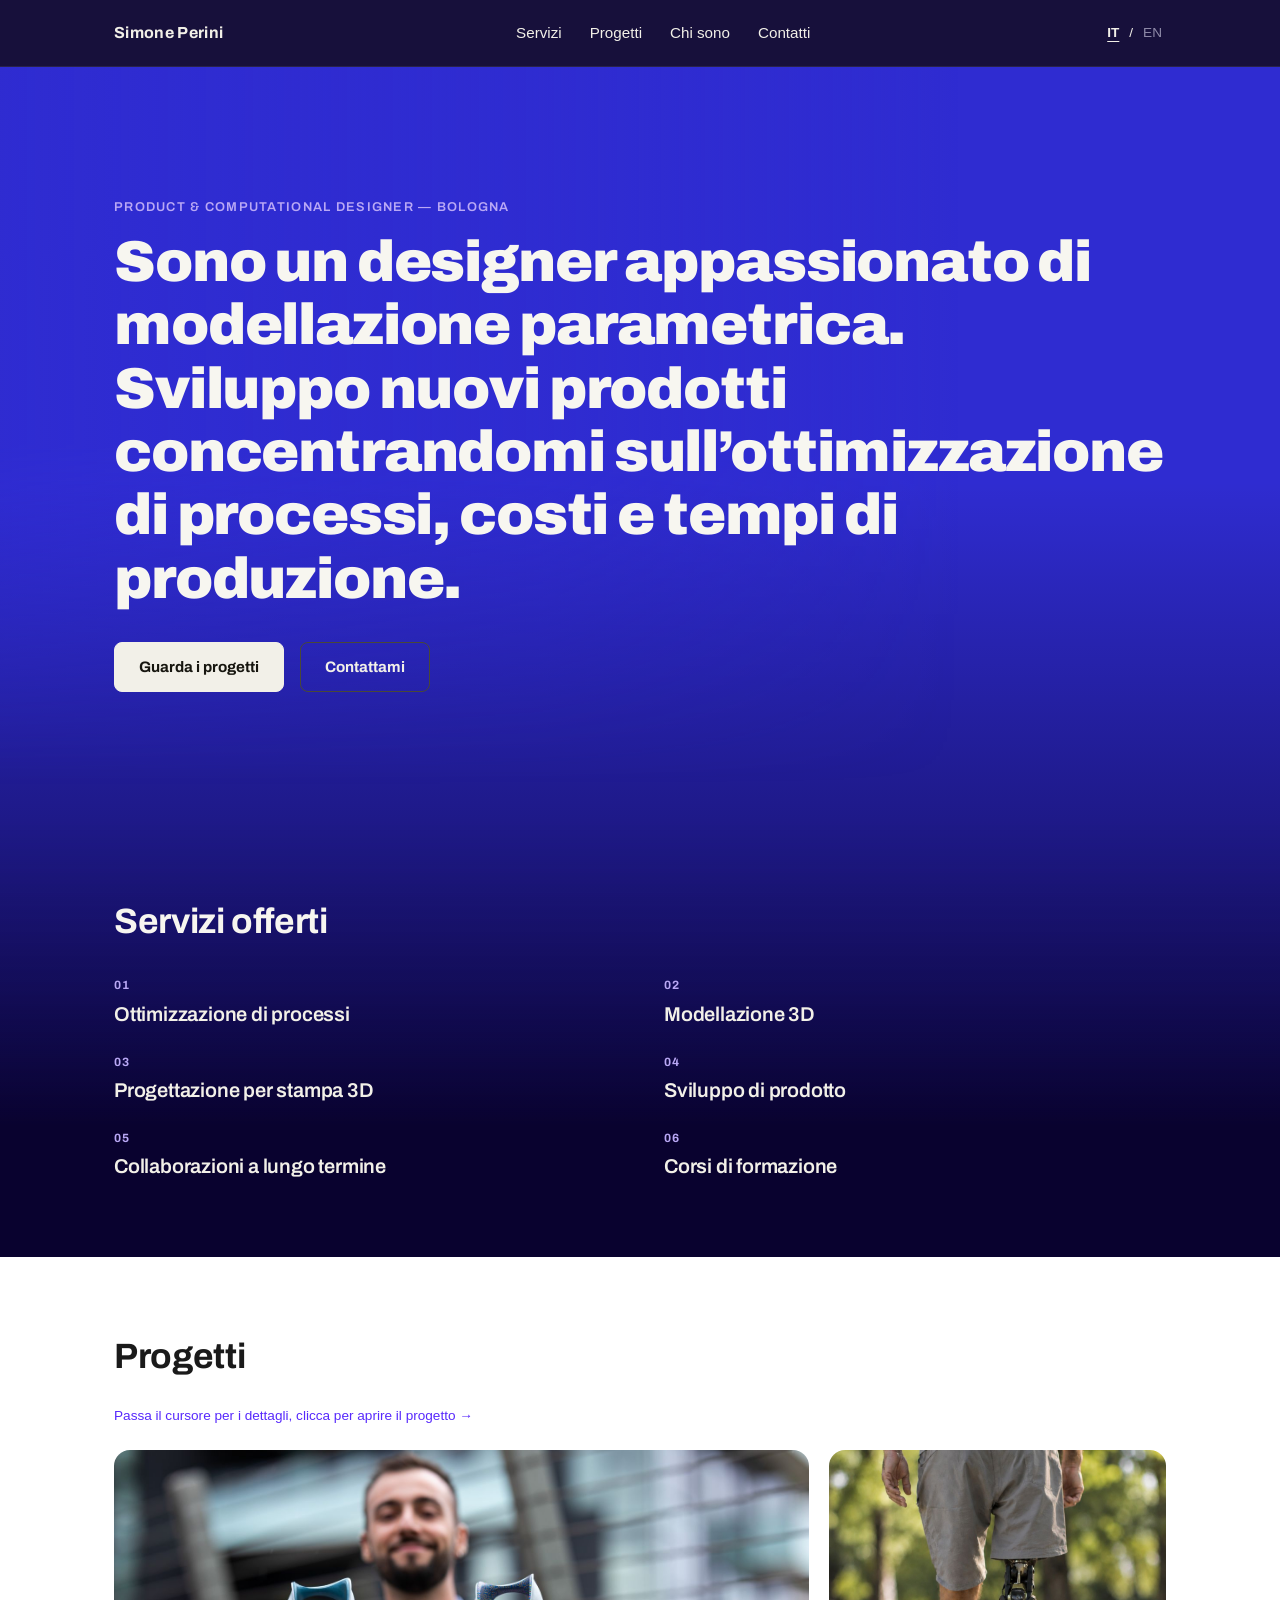
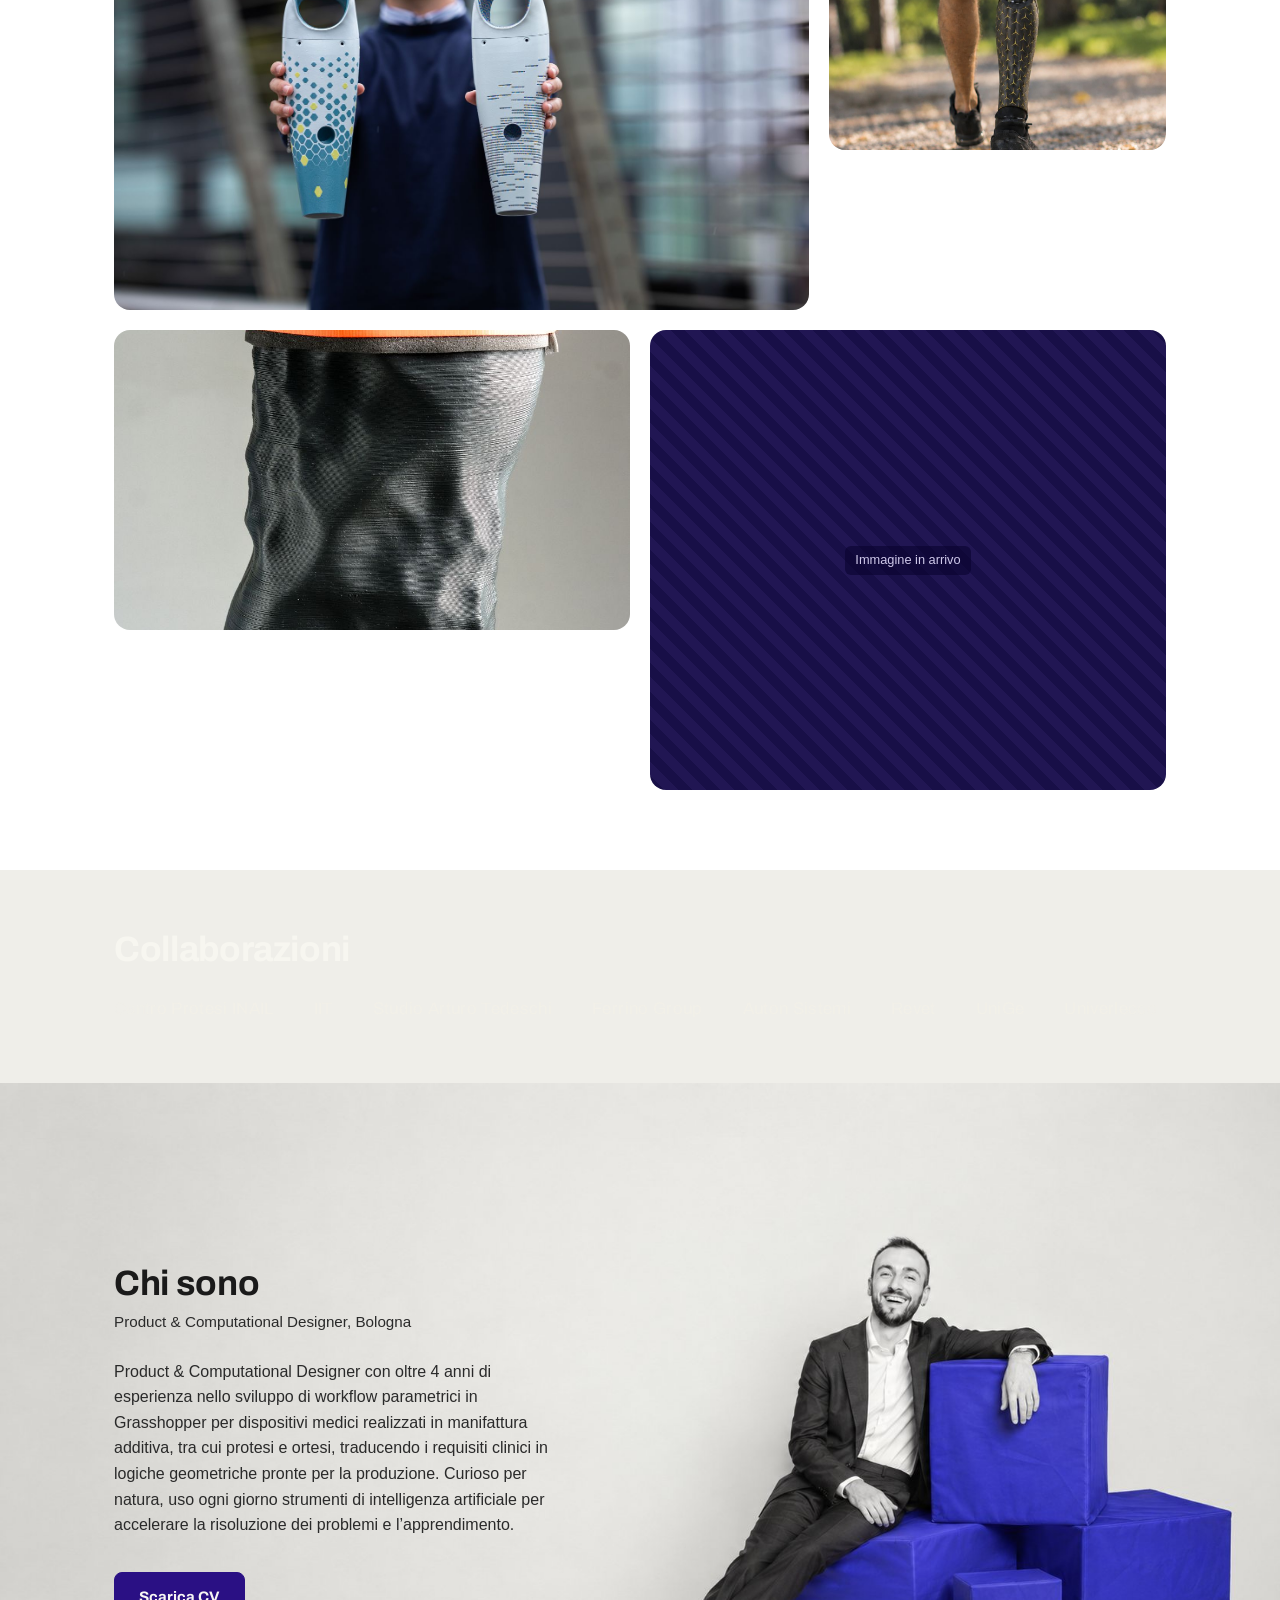
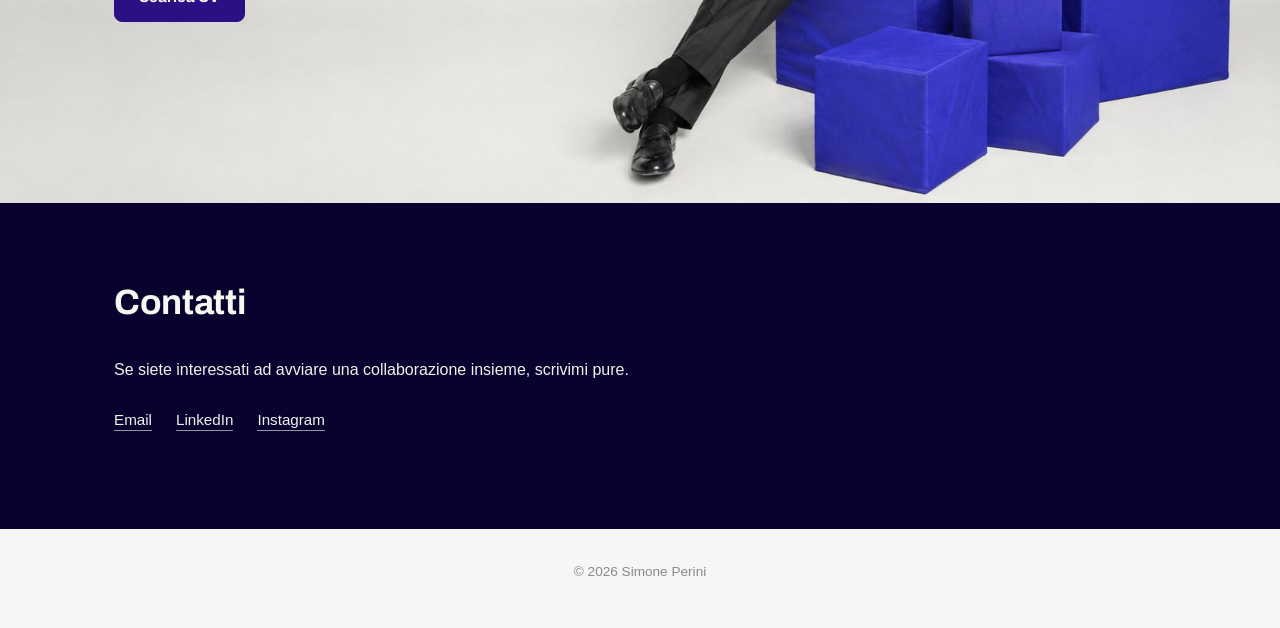
==== index.html @ e3a89f0b "Update index.html" ====
<!DOCTYPE html>
<html lang="it">
<head>
<meta charset="UTF-8">
<meta name="viewport" content="width=device-width, initial-scale=1.0">
<title>Simone Perini — Product & Computational Designer</title>
<link rel="preconnect" href="https://fonts.googleapis.com">
<link rel="preconnect" href="https://fonts.gstatic.com" crossorigin>
<link href="https://fonts.googleapis.com/css2?family=Archivo:wght@400;600;700;900&display=swap" rel="stylesheet">
<link rel="stylesheet" href="style.css">
<link rel="stylesheet" href="hero-water.css">
</head>
<body>

<header class="site-header">
  <div class="header-inner">
    <a href="#hero" class="logo">Simone Perini</a>
    <nav class="main-nav">
      <a href="#servizi"><span class="it">Servizi</span><span class="en" hidden>Services</span></a>
      <a href="#progetti"><span class="it">Progetti</span><span class="en" hidden>Projects</span></a>
      <a href="#chi-sono"><span class="it">Chi sono</span><span class="en" hidden>About</span></a>
      <a href="#contatti"><span class="it">Contatti</span><span class="en" hidden>Contact</span></a>
    </nav>
    <div class="lang-switch">
      <button id="lang-it" class="lang-btn active" type="button">IT</button>
      <span aria-hidden="true">/</span>
      <button id="lang-en" class="lang-btn" type="button">EN</button>
    </div>
  </div>
</header>

<main>

  <!-- HERO -->
  <section id="hero" class="section hero">
    <div class="lang-block it">
      <p class="eyebrow">Product &amp; Computational Designer — Bologna</p>
      <h1>Sono un designer appassionato di modellazione parametrica. Sviluppo nuovi prodotti concentrandomi sull’ottimizzazione di processi, costi e tempi di produzione.</h1>
      <div class="hero-cta">
        <a href="#progetti" class="btn btn-primary">Guarda i progetti</a>
        <a href="#contatti" class="btn btn-secondary">Contattami</a>
      </div>
    </div>
    <div class="lang-block en" hidden>
      <p class="eyebrow">Product &amp; Computational Designer — Bologna, Italy</p>
      <h1>I’m a designer passionate about parametric modeling. I develop new products with a focus on optimizing processes, costs and production times.</h1>
      <div class="hero-cta">
        <a href="#progetti" class="btn btn-primary">See the projects</a>
        <a href="#contatti" class="btn btn-secondary">Get in touch</a>
      </div>
    </div>
  </section>

  <!-- SERVIZI -->
  <section id="servizi" class="section servizi">
    <div class="lang-block it">
      <h2>Servizi offerti</h2>
      <div class="servizi-grid">
        <article class="servizio">
          <h3>Ottimizzazione di processi</h3>
        </article>
        <article class="servizio">
          <h3>Modellazione 3D</h3>
        </article>
        <article class="servizio">
          <h3>Progettazione per stampa 3D</h3>
        </article>
        <article class="servizio">
          <h3>Sviluppo di prodotto</h3>
        </article>
        <article class="servizio">
          <h3>Collaborazioni a lungo termine</h3>
        </article>
        <article class="servizio">
          <h3>Corsi di formazione</h3>
        </article>
      </div>
    </div>
    <div class="lang-block en" hidden>
      <h2>Services</h2>
      <div class="servizi-grid">
        <article class="servizio">
          <h3>Process optimization</h3>
        </article>
        <article class="servizio">
          <h3>3D modeling</h3>
        </article>
        <article class="servizio">
          <h3>Design for 3D printing</h3>
        </article>
        <article class="servizio">
          <h3>Product development</h3>
        </article>
        <article class="servizio">
          <h3>Long-term collaborations</h3>
        </article>
        <article class="servizio">
          <h3>Training courses</h3>
        </article>
      </div>
    </div>
  </section>

  <!-- PROGETTI -->
  <section id="progetti" class="section progetti">
    <div class="lang-block it">
      <h2>Progetti</h2>
      <p class="scroll-hint">Passa il cursore per i dettagli, clicca per aprire il progetto →</p>

      <div class="progetti-grid">
        <a class="project-tile" href="progetti/d-pulp.html">
          <img src="images/d-pulp-1.jpg" alt="Simone Perini mostra le due cover protesiche D-Pulp stampate in 3D" loading="lazy">
          <span class="project-caption">
            <span class="project-caption-title">D-Pulp</span>
            <span class="project-caption-sub">Da 20-25 ore a un processo che ne dimezza il tempo</span>
          </span>
        </a>

        <a class="project-tile" href="progetti/discover.html">
          <img src="images/discover-1.jpg" alt="Persona che cammina all'aperto con protesi transfemorale e cover DisCover" loading="lazy">
          <span class="project-caption">
            <span class="project-caption-title">DisCover</span>
            <span class="project-caption-sub">Da 2-3 giorni a 2-3 ore per pezzo</span>
          </span>
        </a>

        <a class="project-tile" href="progetti/metamorfosi.html">
          <img src="images/metamorfosi-1.jpg" alt="Cover 3D-printata in plastica riciclata dagli oceani, progetto Metamorfosi" loading="lazy">
          <span class="project-caption">
            <span class="project-caption-title">Metamorfosi</span>
            <span class="project-caption-sub">Plastica riciclata dagli oceani, stampata in 3D</span>
          </span>
        </a>

        <a class="project-tile" href="progetti/dali.html">
          <span class="tile-placeholder"><span>Immagine in arrivo</span></span>
          <span class="project-caption">
            <span class="project-caption-title">Dalí</span>
            <span class="project-caption-sub">In uso da oltre 2 anni, non un prototipo</span>
          </span>
        </a>
      </div>
    </div>

    <div class="lang-block en" hidden>
      <h2>Projects</h2>
      <p class="scroll-hint">Hover for details, click to open the project →</p>

      <div class="progetti-grid">
        <a class="project-tile" href="progetti/d-pulp.html">
          <img src="images/d-pulp-1.jpg" alt="Simone Perini holding the two 3D-printed D-Pulp prosthetic covers" loading="lazy">
          <span class="project-caption">
            <span class="project-caption-title">D-Pulp</span>
            <span class="project-caption-sub">From 20-25 hours to a process that halves it</span>
          </span>
        </a>

        <a class="project-tile" href="progetti/discover.html">
          <img src="images/discover-1.jpg" alt="Person walking outdoors with a transfemoral prosthesis and DisCover cover" loading="lazy">
          <span class="project-caption">
            <span class="project-caption-title">DisCover</span>
            <span class="project-caption-sub">From 2-3 days to 2-3 hours per part</span>
          </span>
        </a>

        <a class="project-tile" href="progetti/metamorfosi.html">
          <img src="images/metamorfosi-1.jpg" alt="3D-printed cover in ocean-recycled plastic, Metamorfosi project" loading="lazy">
          <span class="project-caption">
            <span class="project-caption-title">Metamorfosi</span>
            <span class="project-caption-sub">Ocean-recycled plastic, 3D printed</span>
          </span>
        </a>

        <a class="project-tile" href="progetti/dali.html">
          <span class="tile-placeholder"><span>Image coming soon</span></span>
          <span class="project-caption">
            <span class="project-caption-title">Dalí</span>
            <span class="project-caption-sub">In use for over 2 years, not a prototype</span>
          </span>
        </a>
      </div>
    </div>
  </section>

  <!-- AZIENDE E COLLABORAZIONI -->
  <section id="aziende" class="section brands">
    <div class="brands-inner">
      <div class="lang-block it">
        <h2>Collaborazioni</h2>
      </div>
      <div class="lang-block en" hidden>
        <h2>Collaborations</h2>
      </div>
      <div class="brands-marquee">
        <div class="brands-track">
          <span class="brand-name">Centro Protesi INAIL</span>
          <span class="brand-name">IIT</span>
          <span class="brand-name">Studio Arturo Tedeschi</span>
          <span class="brand-name">Ferrino Group</span>
          <span class="brand-name">Auton Sistemi</span>
          <span class="brand-name">Revet</span>
          <span class="brand-name">UniGe</span>
          <span class="brand-name">Univerlecco</span>
          <span class="brand-name" aria-hidden="true">Centro Protesi INAIL</span>
          <span class="brand-name" aria-hidden="true">IIT</span>
          <span class="brand-name" aria-hidden="true">Studio Arturo Tedeschi</span>
          <span class="brand-name" aria-hidden="true">Ferrino Group</span>
          <span class="brand-name" aria-hidden="true">Auton Sistemi</span>
          <span class="brand-name" aria-hidden="true">Revet</span>
          <span class="brand-name" aria-hidden="true">UniGe</span>
          <span class="brand-name" aria-hidden="true">Univerlecco</span>
        </div>
      </div>
    </div>
  </section>
  
  <!-- CHI SONO -->
  <section id="chi-sono" class="section chi-sono">
    <div class="chi-sono-inner">
      <div class="lang-block it">
        <h2>Chi sono</h2>
        <p class="chi-sono-sub">Product &amp; Computational Designer, Bologna</p>
        <p>Product &amp; Computational Designer con oltre 4 anni di esperienza nello sviluppo di workflow parametrici in Grasshopper per dispositivi medici realizzati in manifattura additiva, tra cui protesi e ortesi, traducendo i requisiti clinici in logiche geometriche pronte per la produzione. Curioso per natura, uso ogni giorno strumenti di intelligenza artificiale per accelerare la risoluzione dei problemi e l’apprendimento.</p>
        <a class="btn btn-primary btn-cv" href="cv/CV_Simone_Perini.pdf" download>Scarica CV</a>
      </div>
      <div class="lang-block en" hidden>
        <h2>About</h2>
        <p class="chi-sono-sub">Product &amp; Computational Designer, Bologna</p>
        <p>Product &amp; Computational Designer with 4+ years developing parametric Grasshopper workflows for additively manufactured medical devices, including prosthetics and orthotics, translating clinical requirements into production-ready geometric logic. Naturally curious, I use AI tools daily to accelerate problem-solving and learning.</p>
        <a class="btn btn-primary btn-cv" href="cv/CV_Simone_Perini.pdf" download>Download CV</a>
      </div>
    </div>
  </section>

  <!-- CONTATTI -->
  <section id="contatti" class="section contatti">
    <div class="lang-block it">
      <h2>Contatti</h2>
      <p>Se siete interessati ad avviare una collaborazione insieme, scrivimi pure.</p>
    </div>
    <div class="lang-block en" hidden>
      <h2>Contact</h2>
      <p>If you’re interested in starting a collaboration together, feel free to write to me.</p>
    </div>
    <ul class="contact-links">
      <li><a href="mailto:simoneperini1996@gmail.com">Email</a></li>
      <li><a href="https://linkedin.com/in/simone-perini-design" target="_blank" rel="noopener">LinkedIn</a></li>
      <li><a href="https://instagram.com/simoneperini.design" target="_blank" rel="noopener">Instagram</a></li>
    </ul>
  </section>

</main>

<footer class="site-footer">
  <p>&copy; 2026 Simone Perini</p>
</footer>

<script src="script.js"></script>
<script src="hero-water.js" defer></script>
</body>
</html>
---- style.css ----
/* ===== Colori del brand =====
   Presi dalla grafica generativa usata nel CV/portfolio ("01 - Upscale").
   Cambiando questi valori cambia il colore ovunque nel sito. */
:root {
  --accent: #5729fc;       /* viola/indaco acceso — bottoni, numeri, link */
  --accent-deep: #2a1084;  /* viola scuro — sfumature, hover */
  --ink-deep: #09022f;     /* quasi nero-viola — sfondo Collaborazioni e Progetti */
  --hero-bg: #2f2cd1;      /* blu — sfondo dell'hero */
  --content-width: 1100px; /* larghezza massima dei CONTENUTI (testi, griglie).
                              Gli SFONDI sono sempre a tutto schermo.
                              Per un layout più largo cambia solo questo valore. */
}

/* ===== Reset & base ===== */
* {
  box-sizing: border-box;
}

html {
  scroll-behavior: smooth;
  scroll-padding-top: 80px; /* altezza header sticky, evita che copra il titolo della sezione */
}

body {
  margin: 0;
  font-family: -apple-system, BlinkMacSystemFont, "Segoe UI", Roboto, Helvetica, Arial, sans-serif;
  color: #1a1a1a;
  background: #f7f6f4;
  line-height: 1.6;
}

h1, h2, h3 {
  font-family: "Archivo", -apple-system, BlinkMacSystemFont, "Segoe UI", Roboto, Helvetica, Arial, sans-serif;
  line-height: 1.1;
  font-weight: 700;
  letter-spacing: -0.01em;
  margin: 0 0 0.5em 0;
}

h1 { font-size: clamp(2.1rem, 5vw, 3.6rem); font-weight: 900; letter-spacing: -0.02em; }
h2 { font-size: clamp(1.5rem, 3vw, 2.2rem); margin-bottom: 1em; }
h3 { font-size: 1.25rem; }

p { margin: 0 0 1em 0; }

a {
  color: inherit;
}

ul {
  padding-left: 0;
  list-style: none;
}

/* ===== Header ===== */
.site-header {
  position: sticky;
  top: 0;
  z-index: 100;
  background: rgba(9, 2, 47, 0.94);   /* = --ink-deep, quasi opaco */
  backdrop-filter: blur(6px);
  border-bottom: 1px solid rgba(255, 255, 255, 0.08);
  color: #f2f0e8;
}

.header-inner {
  max-width: var(--content-width);
  margin: 0 auto;
  padding: 18px 24px;
  display: flex;
  align-items: center;
  justify-content: space-between;
  gap: 24px;
}

.logo {
  font-family: "Archivo", -apple-system, BlinkMacSystemFont, "Segoe UI", Roboto, Helvetica, Arial, sans-serif;
  font-weight: 700;
  text-decoration: none;
  font-size: 1rem;
  letter-spacing: 0.02em;
}

.main-nav {
  display: flex;
  gap: 28px;
  flex: 1;
  justify-content: center;
}

.main-nav a {
  text-decoration: none;
  font-size: 0.95rem;
  color: #f2f0e8;
  white-space: nowrap;     /* "Chi sono" non va mai a capo */
}

.main-nav a:hover {
  text-decoration: underline;
  text-underline-offset: 4px;
}

.lang-switch {
  display: flex;
  align-items: center;
  gap: 6px;
  font-size: 0.85rem;
}

.lang-btn {
  background: none;
  border: none;
  cursor: pointer;
  font: inherit;
  color: #8f8aa8;
  padding: 4px;
}

.lang-btn.active {
  color: #f2f0e8;
  font-weight: 600;
  text-decoration: underline;
  text-underline-offset: 4px;
}

/* ===== Layout sections =====
   La sezione è larga quanto lo schermo (così lo sfondo arriva ai bordi),
   mentre il padding laterale calcolato tiene il contenuto centrato e
   largo al massimo --content-width. Sotto quella larghezza il padding
   resta comunque di almeno 24px. */
.section {
  max-width: none;
  margin: 0 auto;
  padding: 80px max(24px, calc((100% - var(--content-width)) / 2 + 24px));
}

.section:nth-of-type(even) {
  background: #efeee9;
}

/* La striscia "Aziende" si inserisce tra Servizi e Progetti: senza questa
   riga, l'alternanza chiaro/scuro calcolata da :nth-of-type sopra
   si sfaserebbe su tutte le sezioni successive. Fissiamo lo sfondo
   originale per indirizzo (id), più specifico e stabile. */
/* Chi sono: la foto è lo sfondo della sezione (vedi "Chi sono" più in basso) */
#chi-sono {
  background-color: #e3e2de;
}

/* Contatti: blu notte, come nel PDF */
#contatti {
  background: var(--ink-deep);
  color: #f2f0e8;
}

/* ===== Hero =====
   L'hero centra il contenuto con il suo .lang-block interno, quindi
   qui azzeriamo il padding laterale calcolato di .section.
   La texture sotto è solo la versione "di riserva": quando parte
   hero-water.js viene sostituita dall'animazione. */
.hero {
  padding-top: 130px;
  padding-bottom: 130px;
  padding-left: 0;
  padding-right: 0;
  max-width: none;
  background-color: var(--hero-bg);
  background-image: linear-gradient(180deg, rgba(47, 44, 209, 0.6), rgba(47, 44, 209, 0.82)), url("images/hero-texture.jpg");
  background-size: cover;
  background-position: center;
  color: #f2f0e8;
}

/* Nella parte bassa dell'hero il blu inizia a scurirsi: la sfumatura
   prosegue nella sezione Servizi, così le due sezioni si fondono. */
.hero {
  position: relative;
}

.hero::before {
  content: "";
  position: absolute;
  left: 0;
  right: 0;
  bottom: 0;
  height: 45%;
  z-index: 0;              /* sotto i puntini dell'animazione e sotto i testi */
  pointer-events: none;
  background: linear-gradient(180deg, rgba(9, 2, 47, 0) 0%, rgba(9, 2, 47, 0.45) 100%);
}

.hero > .lang-block {
  max-width: var(--content-width);
  margin: 0 auto;
  padding: 0 24px;
}

.hero h1 {
  color: #f7f6f0;
}

.eyebrow {
  font-family: "Archivo", -apple-system, BlinkMacSystemFont, "Segoe UI", Roboto, Helvetica, Arial, sans-serif;
  text-transform: uppercase;
  letter-spacing: 0.1em;
  font-size: 0.8rem;
  font-weight: 600;
  color: #6b6b6b;
  margin-bottom: 1em;
}

.hero .eyebrow {
  color: #b9a8f5;
}

.lead {
  max-width: 640px;
  font-size: 1.1rem;
  color: #3a3a3a;
}

.hero .lead {
  color: #cbc7ba;
}

.hero-cta {
  display: flex;
  gap: 16px;
  margin-top: 2em;
  flex-wrap: wrap;
}

.hero .btn-primary {
  background: #f2f0e8;
  color: #17160f;
  border-color: #f2f0e8;
}

.hero .btn-primary:hover {
  background: #d8d4c4;
  border-color: #d8d4c4;
}

.hero .btn-secondary {
  background: transparent;
  color: #f2f0e8;
  border-color: #4a4838;
}

.hero .btn-secondary:hover {
  background: #f2f0e8;
  color: #17160f;
  border-color: #f2f0e8;
}

.btn {
  font-family: "Archivo", -apple-system, BlinkMacSystemFont, "Segoe UI", Roboto, Helvetica, Arial, sans-serif;
  display: inline-block;
  padding: 12px 24px;
  text-decoration: none;
  border-radius: 8px;
  font-size: 0.95rem;
  font-weight: 700;
  border: 1px solid #1a1a1a;
}

.btn-primary {
  background: var(--accent-deep);
  color: #f7f6f4;
  border-color: var(--accent-deep);
}

.btn-primary:hover {
  background: var(--accent);
  border-color: var(--accent);
}

.btn-secondary {
  background: transparent;
  color: #1a1a1a;
}

.btn-secondary:hover {
  background: #1a1a1a;
  color: #f7f6f4;
}

/* ===== Servizi =====
   Sfondo: il blu dell'hero (--hero-bg) con sopra un velo che parte dal
   45% di scuro (dove finisce la sfumatura dell'hero) e arriva al
   --ink-deep pieno. Il passaggio tra le due sezioni è invisibile. */
#servizi {
  background:
    linear-gradient(180deg, rgba(9, 2, 47, 0.45) 0%, rgba(9, 2, 47, 1) 70%),
    var(--hero-bg);
  color: #f2f0e8;
}

#servizi h2 {
  color: #f7f6f0;
}

.servizi-grid {
  display: grid;
  grid-template-columns: repeat(2, minmax(0, 1fr));   /* 2 colonne, come nel PDF */
  gap: 28px 48px;
  margin-top: 1.5em;
  counter-reset: servizio;
}

@media (max-width: 720px) {
  .servizi-grid {
    grid-template-columns: 1fr;
  }
}

.servizio {
  counter-increment: servizio;
}

.servizio::before {
  content: "0" counter(servizio);
  display: block;
  font-family: "Archivo", -apple-system, BlinkMacSystemFont, "Segoe UI", Roboto, Helvetica, Arial, sans-serif;
  font-size: 0.75rem;
  font-weight: 700;
  letter-spacing: 0.08em;
  color: #b9a8f5;            /* lavanda: il viola --accent su fondo scuro non si leggerebbe */
  margin-bottom: 0.6em;
}

.servizio h3 {
  margin-bottom: 0;
  color: #f2f0e8;
  font-weight: 600;
}

.servizio p {
  color: #4a4a4a;
  font-size: 0.95rem;
}

/* ===== Aziende e collaborazioni ===== */
.brands {
  max-width: none;
  padding: 60px 24px;
  background: var(--hero-bg);   /* #2f2cd1 */
  color: #fff;
}

.brands-inner {
  max-width: var(--content-width);
  margin: 0 auto;
  padding: 0 24px;         /* allinea il titolo alle altre sezioni */
}

.brands h2 {
  color: #f7f6f0;
  /* Stessa interlinea che c'è tra "Progetti" e "Passa il cursore...":
     margin-bottom di default (1em) sul titolo + margin-top negativo
     (-0.5em) sull'elemento successivo = distacco netto ~0.5em. */
}

/* ===== Scorrimento infinito (marquee) =====
   Un contenitore a larghezza fissa che ritaglia il contenuto (overflow
   hidden) e una fila interna, doppiata identica due volte, che scorre
   verso sinistra con un'animazione CSS lineare senza fine: quando la
   prima metà è uscita del tutto, la seconda è già nella stessa
   posizione di partenza, quindi il loop è invisibile. Nessun JS. */
.brands-marquee {
  margin-top: -0.5em;
  overflow: hidden;
  -webkit-mask-image: linear-gradient(90deg, transparent, #000 48px, #000 calc(100% - 48px), transparent);
  mask-image: linear-gradient(90deg, transparent, #000 48px, #000 calc(100% - 48px), transparent);
}

.brands-track {
  display: flex;
  align-items: center;
  gap: 40px;
  width: max-content;
  animation: brands-scroll 24s linear infinite;
}

@keyframes brands-scroll {
  from {
    transform: translateX(0);
  }
  to {
    /* Il set di nomi è duplicato una volta: -50% dell'intera fila
       corrisponde esattamente a un giro completo del primo set. */
    transform: translateX(-50%);
  }
}

@media (prefers-reduced-motion: reduce) {
  .brands-track {
    animation: none;
  }
}

.brand-name {
  font-family: "Archivo", -apple-system, BlinkMacSystemFont, "Segoe UI", Roboto, Helvetica, Arial, sans-serif;
  font-weight: 400; /* Regular */
  font-size: 1.05rem;
  letter-spacing: 0.02em;
  color: #f2f0e8;
  opacity: 0.9;
  white-space: nowrap;
}

/* ===== Progetti =====
   Griglia irregolare in stile This.design: riquadri di misure diverse,
   senza cornice, ognuno con una sola immagine. Niente accordion — un
   click porta alla pagina dedicata al progetto (da costruire in seguito).
   Sfondo coordinato con la sezione Collaborazioni, quindi i testi diretti
   (h2, hint) passano a una tinta chiara per restare leggibili sul viola
   scuro. */
#progetti {
  background: #ffffff;
}

#progetti h2 {
  color: #1a1a1a;
}

.scroll-hint {
  font-size: 0.85rem;
  color: var(--accent);
  margin-top: -0.5em;
}

.progetti-grid {
  display: grid;
  grid-template-columns: repeat(6, 1fr);
  grid-auto-rows: 140px;
  grid-auto-flow: dense;
  gap: 20px;
  margin-top: 1.5em;
}

/* Misure che si alternano ogni 4 riquadri, per un effetto "ordinato ma
   caotico" invece di una griglia perfettamente allineata. Aggiungendo
   altri progetti il pattern continua da solo, senza bisogno di ritoccare
   il CSS. */
.project-tile {
  grid-column: span 3;
  grid-row: span 2;
}

.project-tile:nth-child(4n+1) {
  grid-column: span 4;
  grid-row: span 3;
}

.project-tile:nth-child(4n+2) {
  grid-column: span 2;
  grid-row: span 2;
}

.project-tile:nth-child(4n+3) {
  grid-column: span 3;
  grid-row: span 2;
}

.project-tile:nth-child(4n) {
  grid-column: span 3;
  grid-row: span 3;
}

.project-tile {
  position: relative;
  display: block;
  overflow: hidden;
  border-radius: 16px;
  text-decoration: none;
  color: inherit;
}

.project-tile img {
  width: 100%;
  height: 100%;
  object-fit: cover;
  display: block;
  transition: filter 0.15s ease;
}

.tile-placeholder {
  width: 100%;
  height: 100%;
  display: flex;
  align-items: center;
  justify-content: center;
  background: repeating-linear-gradient(
    45deg,
    #180f47,
    #180f47 10px,
    #211653 10px,
    #211653 20px
  );
}

.tile-placeholder span {
  font-size: 0.8rem;
  color: #cfc9ea;
  background: rgba(9, 2, 47, 0.6);
  padding: 4px 10px;
  border-radius: 6px;
}

/* Nome + descrizione: nascosti di default, rivelati al passaggio del
   cursore (solo su dispositivi con mouse). La foto sotto si scurisce e
   si sfoca per fare da sfondo al testo — su touch restano sempre
   leggibili con una sfumatura scura in basso. */
.project-caption {
  position: absolute;
  inset: 0;
  z-index: 1;
  display: flex;
  flex-direction: column;
  justify-content: flex-end;
  gap: 4px;
  padding: 20px;
  color: #fff;
  opacity: 0;
}

@media (hover: hover) and (pointer: fine) {
  .project-caption {
    transition: opacity 0.15s ease;
  }

  .project-tile:hover .project-caption,
  .project-tile:focus-visible .project-caption {
    opacity: 1;
  }

  .project-tile:hover img,
  .project-tile:focus-visible img {
    filter: brightness(0.55) blur(3px);
  }
}

@media not all and (hover: hover) {
  .project-caption {
    opacity: 1;
    background: linear-gradient(180deg, rgba(0, 0, 0, 0) 55%, rgba(0, 0, 0, 0.78) 100%);
  }
}

.project-caption-title {
  font-family: "Archivo", -apple-system, BlinkMacSystemFont, "Segoe UI", Roboto, Helvetica, Arial, sans-serif;
  font-weight: 700;
  font-size: 1.3rem;
  letter-spacing: -0.01em;
}

.project-caption-sub {
  font-size: 0.9rem;
  color: #eeeeee;
}

/* ===== Chi sono =====
   Desktop: la foto copre tutta la sezione, che mantiene le proporzioni
   dell'immagine (1672×941) così il soggetto non viene mai tagliato.
   Il testo sta a sinistra, sulla parte vuota della foto. */
.chi-sono {
  background-image: url("images/chi-sono.jpg");
  background-size: cover;
  background-position: center;
  background-repeat: no-repeat;
  min-height: calc(100vw * 941 / 1672);
  display: flex;
  align-items: center;
}

.chi-sono-inner {
  width: 100%;
}

.chi-sono .lang-block {
  max-width: min(460px, 42%);
}

.chi-sono h2 {
  margin-bottom: 0.2em;
}

.chi-sono-sub {
  font-size: 0.95rem;
  color: #4a4a4a;
  margin-bottom: 1.6em;
}

.chi-sono p {
  color: #2a2a2a;
}

.btn-cv {
  margin-top: 1.2em;
}

/* Tablet/telefono: prima il testo, poi la foto sotto (senza coprirla) */
@media (max-width: 900px) {
  .chi-sono {
    display: block;
    min-height: 0;
    background-color: #e3e2de;
    background-image:
      linear-gradient(180deg, #e3e2de 0%, rgba(227, 226, 222, 0) 30%),
      url("images/chi-sono.jpg");
    background-size: 100% 95vw, auto 95vw;
    background-position: center bottom, 80% bottom;
    padding-bottom: calc(95vw + 24px) !important;
  }

  .chi-sono .lang-block {
    max-width: none;
  }
}

/* ===== Contatti ===== */
.contatti p {
  max-width: 680px;
}

.contatti h2 {
  color: #f7f6f0;
}

.contact-links {
  display: flex;
  gap: 24px;
  margin-top: 1.5em;
  flex-wrap: wrap;
}

.contact-links a {
  text-decoration: none;
  border-bottom: 1px solid rgba(242, 240, 232, 0.6);
  padding-bottom: 2px;
  font-size: 0.95rem;
}

/* ===== Footer ===== */
.site-footer {
  text-align: center;
  padding: 32px 24px;
  font-size: 0.85rem;
  color: #8a8a8a;
}

/* ===== Responsive ===== */
@media (max-width: 720px) {
  .header-inner {
    flex-wrap: wrap;
    gap: 12px;
  }

  .main-nav {
    order: 3;
    flex: 1 1 100%;        /* va a capo su una riga tutta sua */
    width: 100%;
    justify-content: flex-start;
    gap: 18px;
    overflow-x: auto;
  }

  .section {
    padding: 56px 20px;
  }

  /* hero e Collaborazioni hanno un contenitore interno con il suo padding:
     su mobile lo azzeriamo, così i titoli si allineano a tutte le altre sezioni */
  .hero > .lang-block,
  .brands-inner {
    padding-left: 0;
    padding-right: 0;
  }

  .progetti-grid {
    grid-template-columns: 1fr;
    grid-auto-rows: auto;  /* su mobile l'altezza la decide l'aspect-ratio dei riquadri */
  }

  .project-tile,
  .project-tile:nth-child(4n+1),
  .project-tile:nth-child(4n+2),
  .project-tile:nth-child(4n+3),
  .project-tile:nth-child(4n) {
    grid-column: span 1;
    grid-row: auto;
    aspect-ratio: 4 / 3;
  }
}
---- hero-water.css ----
/* =====================================================================
   HERO PARAMETRICO — stili per hero-water.js
   Si attivano solo se lo script parte (classe .hero--live): senza
   JavaScript l'hero resta com'era, con la texture statica.
   ===================================================================== */

.hero {
  position: relative;
  overflow: hidden;
  touch-action: pan-y;              /* su mobile lo scroll verticale resta libero */
}

.hero.hero--live {
  background-image: none;           /* la texture statica lascia il posto al canvas */
}

/* Zona d'acqua: creata dallo script, avvolge hero + Servizi.
   Ordine dei livelli: fondo delle sezioni → sfumatura hero (0)
   → puntini (1) → velo del testo (2) → testi (3). */
.water-zone {
  position: relative;
  isolation: isolate;
}

.hero-fx {
  position: absolute;
  top: 0;
  left: 0;
  display: block;
  z-index: 1;
  pointer-events: none;             /* i click arrivano a testi e bottoni */
}

/* Velo scuro solo dietro al testo, per la leggibilità */
.hero.hero--live::after {
  content: "";
  position: absolute;
  inset: 0;
  z-index: 2;
  pointer-events: none;
  /* il velo svanisce verso il basso, così non schiarisce la sfumatura verso i Servizi */
  -webkit-mask-image: linear-gradient(180deg, #000 50%, transparent 95%);
  mask-image: linear-gradient(180deg, #000 50%, transparent 95%);
  background: linear-gradient(90deg, rgba(47, 44, 209, 0.72) 0%, rgba(47, 44, 209, 0.45) 42%, rgba(47, 44, 209, 0) 75%);
}

.hero > .lang-block,
.water-zone #servizi > .lang-block {
  position: relative;
  z-index: 3;
}

/* Entrata del testo, sincronizzata con la goccia d'apertura */
.hero--live > .lang-block > * {
  opacity: 0;
  transform: translateY(14px);
  transition: opacity 0.9s ease, transform 0.9s cubic-bezier(0.2, 0.7, 0.2, 1);
}

.hero--live.is-ready > .lang-block > * {
  opacity: 1;
  transform: none;
}

.hero--live.is-ready > .lang-block > :nth-child(2) { transition-delay: 0.12s; }
.hero--live.is-ready > .lang-block > :nth-child(3) { transition-delay: 0.24s; }
.hero--live.is-ready > .lang-block > :nth-child(4) { transition-delay: 0.36s; }

@media (max-width: 720px) {
  .hero.hero--live::after {
    background: linear-gradient(180deg, rgba(47, 44, 209, 0.55) 0%, rgba(47, 44, 209, 0.55) 100%);
  }
}
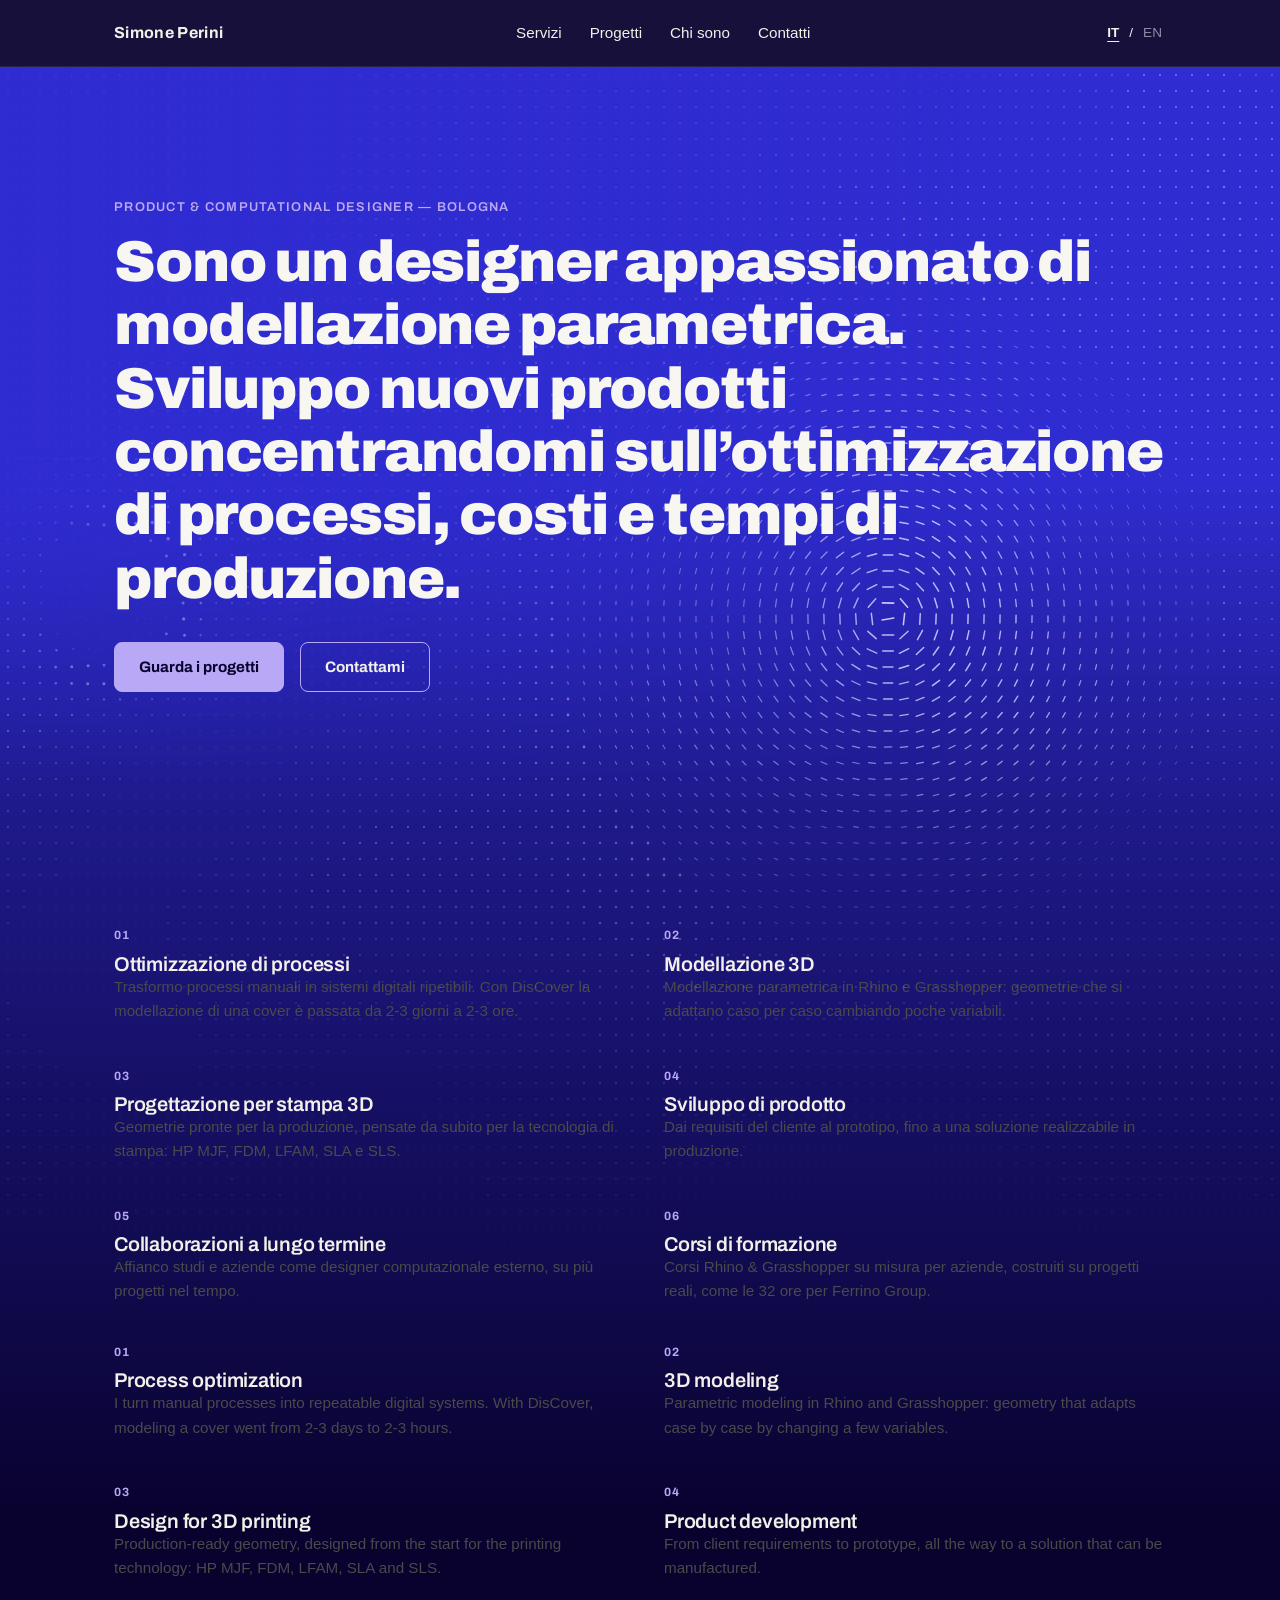
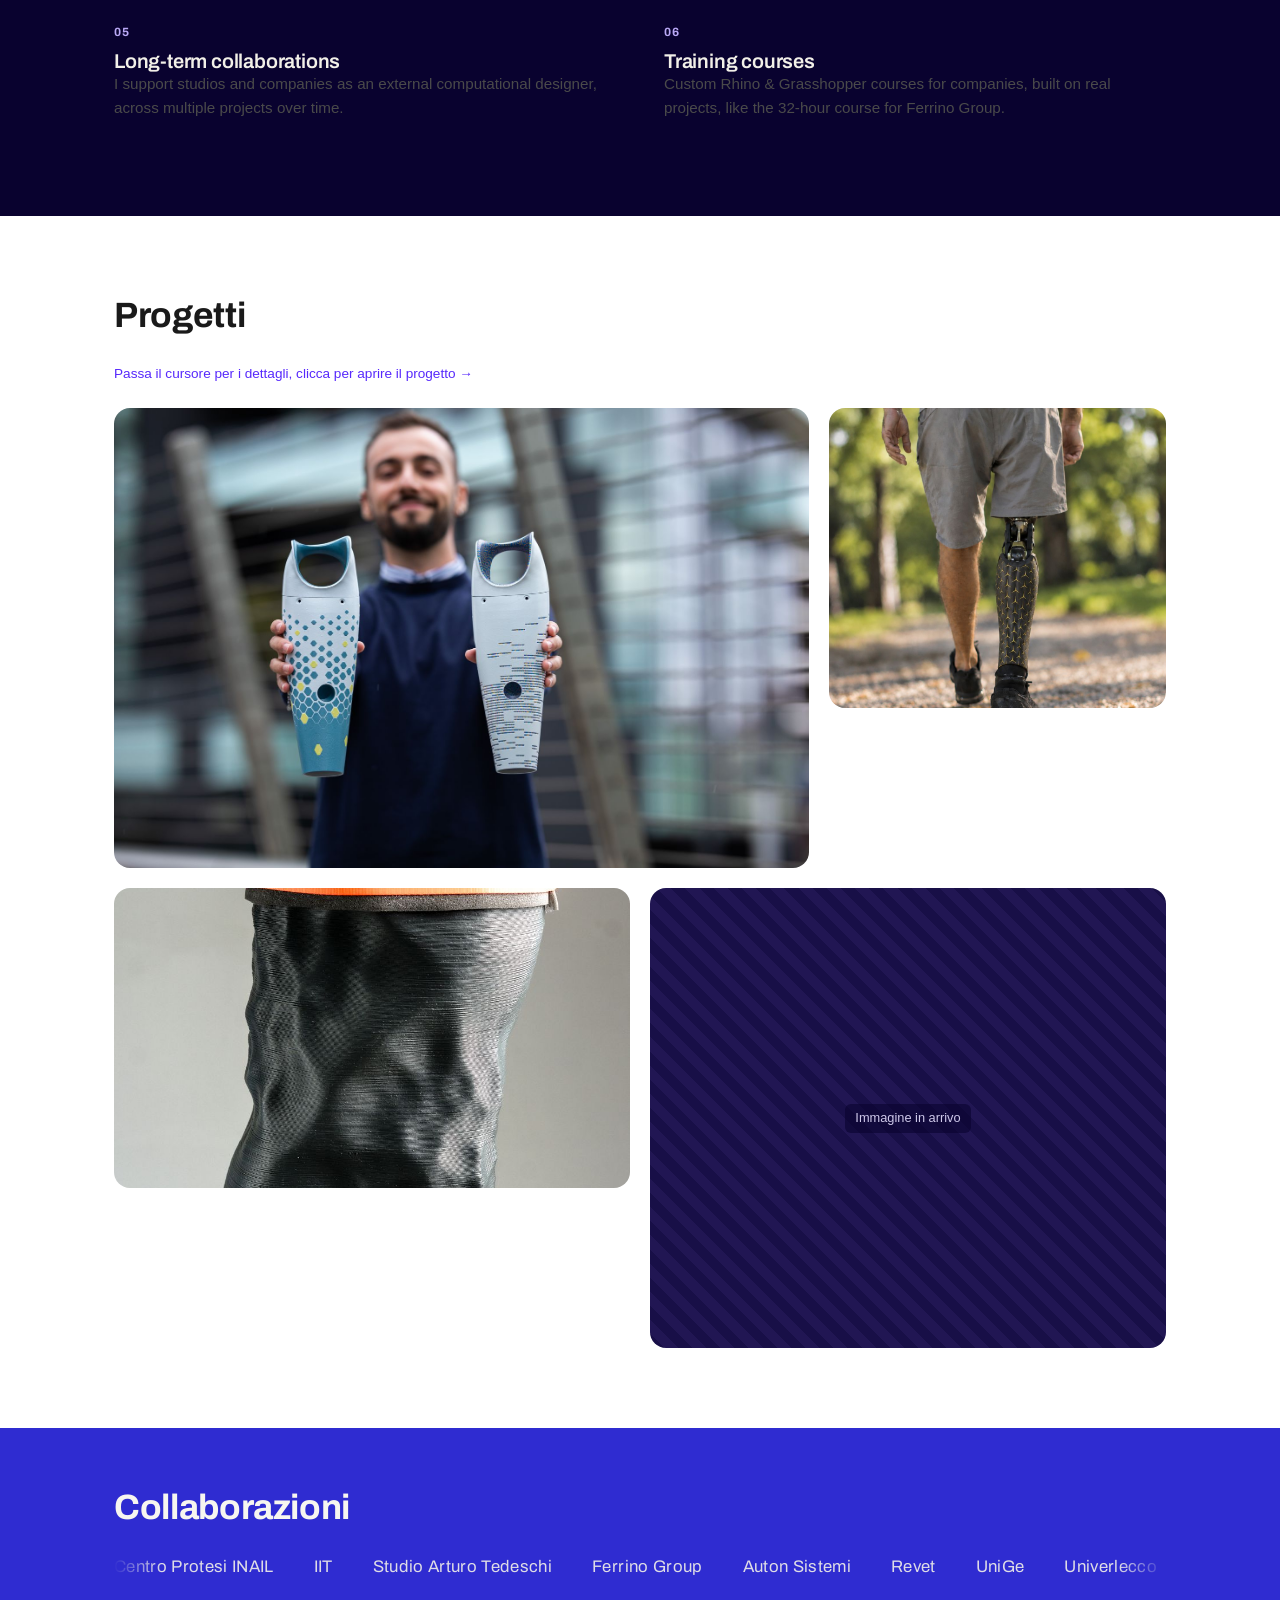
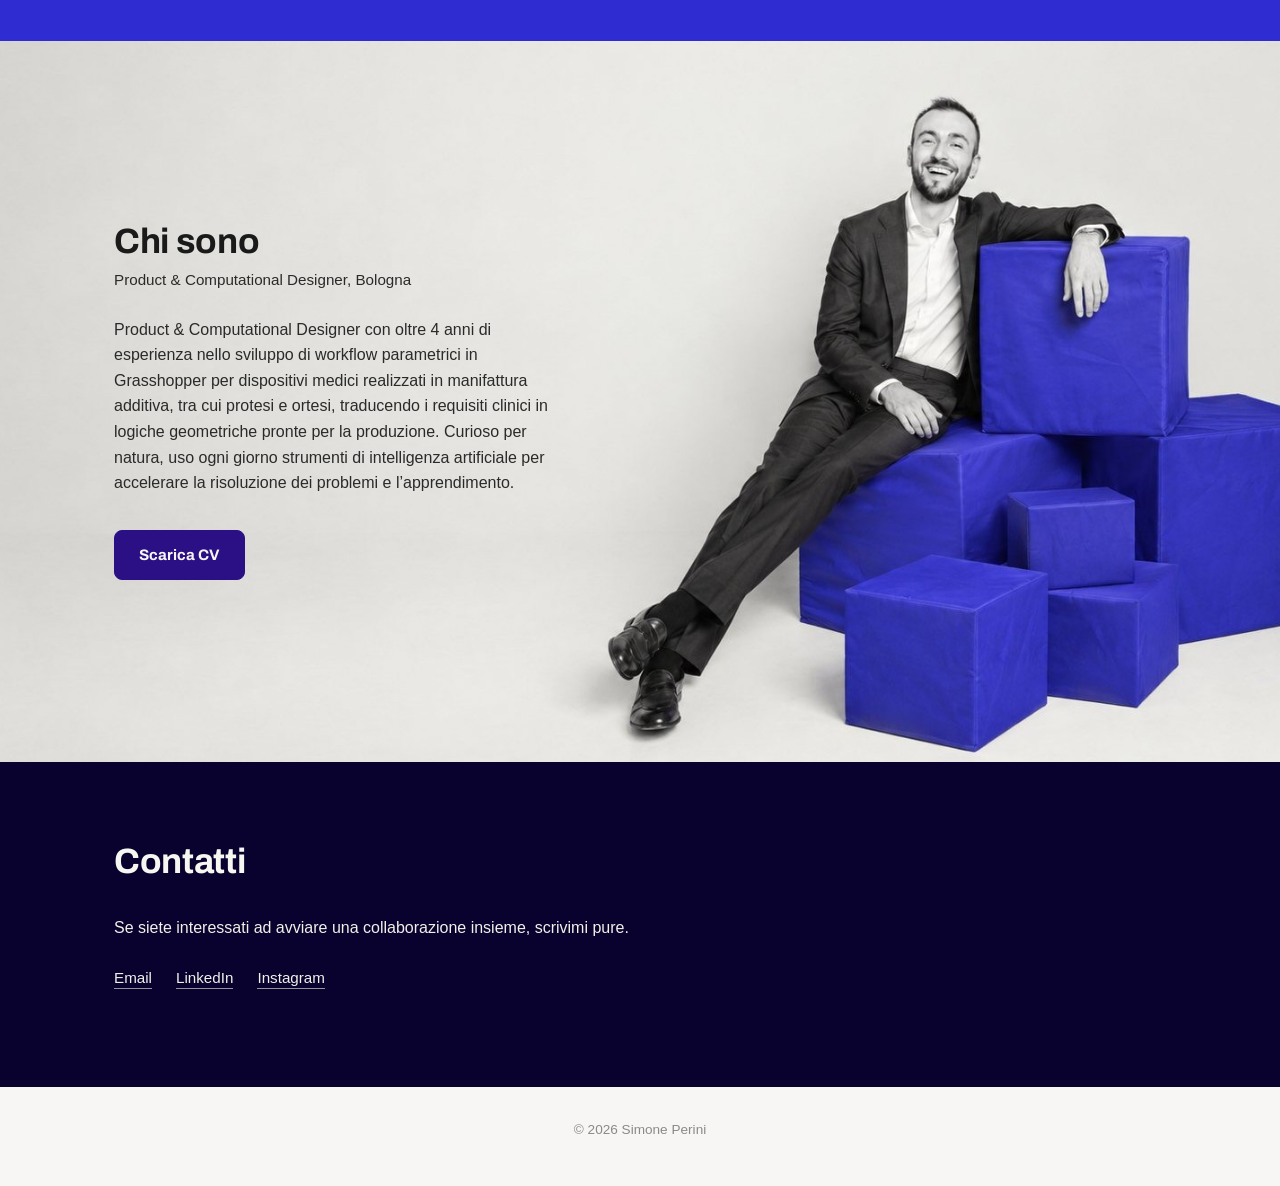
==== commit abcd7a56: "Update index.html" ====
--- a/index.html
+++ b/index.html
@@ -53,49 +53,57 @@
 
   <!-- SERVIZI -->
   <section id="servizi" class="section servizi">
-    <div class="lang-block it">
-      <h2>Servizi offerti</h2>
       <div class="servizi-grid">
         <article class="servizio">
           <h3>Ottimizzazione di processi</h3>
+          <p>Trasformo processi manuali in sistemi digitali ripetibili. Con DisCover la modellazione di una cover è passata da 2-3 giorni a 2-3 ore.</p>
         </article>
         <article class="servizio">
           <h3>Modellazione 3D</h3>
+          <p>Modellazione parametrica in Rhino e Grasshopper: geometrie che si adattano caso per caso cambiando poche variabili.</p>
         </article>
         <article class="servizio">
           <h3>Progettazione per stampa 3D</h3>
+          <p>Geometrie pronte per la produzione, pensate da subito per la tecnologia di stampa: HP MJF, FDM, LFAM, SLA e SLS.</p>
         </article>
         <article class="servizio">
           <h3>Sviluppo di prodotto</h3>
+          <p>Dai requisiti del cliente al prototipo, fino a una soluzione realizzabile in produzione.</p>
         </article>
         <article class="servizio">
           <h3>Collaborazioni a lungo termine</h3>
+          <p>Affianco studi e aziende come designer computazionale esterno, su più progetti nel tempo.</p>
         </article>
         <article class="servizio">
           <h3>Corsi di formazione</h3>
-        </article>
-      </div>
-    </div>
-    <div class="lang-block en" hidden>
-      <h2>Services</h2>
+          <p>Corsi Rhino &amp; Grasshopper su misura per aziende, costruiti su progetti reali, come le 32 ore per Ferrino Group.</p>
+        </article>
+      </div>
+    </div>
       <div class="servizi-grid">
         <article class="servizio">
           <h3>Process optimization</h3>
+          <p>I turn manual processes into repeatable digital systems. With DisCover, modeling a cover went from 2-3 days to 2-3 hours.</p>
         </article>
         <article class="servizio">
           <h3>3D modeling</h3>
+          <p>Parametric modeling in Rhino and Grasshopper: geometry that adapts case by case by changing a few variables.</p>
         </article>
         <article class="servizio">
           <h3>Design for 3D printing</h3>
+          <p>Production-ready geometry, designed from the start for the printing technology: HP MJF, FDM, LFAM, SLA and SLS.</p>
         </article>
         <article class="servizio">
           <h3>Product development</h3>
+          <p>From client requirements to prototype, all the way to a solution that can be manufactured.</p>
         </article>
         <article class="servizio">
           <h3>Long-term collaborations</h3>
+          <p>I support studios and companies as an external computational designer, across multiple projects over time.</p>
         </article>
         <article class="servizio">
           <h3>Training courses</h3>
+          <p>Custom Rhino &amp; Grasshopper courses for companies, built on real projects, like the 32-hour course for Ferrino Group.</p>
         </article>
       </div>
     </div>
--- a/style.css
+++ b/style.css
@@ -134,9 +134,6 @@
   padding: 80px max(24px, calc((100% - var(--content-width)) / 2 + 24px));
 }
 
-.section:nth-of-type(even) {
-  background: #efeee9;
-}
 
 /* La striscia "Aziende" si inserisce tra Servizi e Progetti: senza questa
    riga, l'alternanza chiaro/scuro calcolata da :nth-of-type sopra
@@ -230,21 +227,29 @@
   flex-wrap: wrap;
 }
 
+/* Transizione morbida del colore al passaggio del mouse */
+.hero .btn {
+  transition: background-color 0.2s ease, border-color 0.2s ease, color 0.2s ease;
+}
+
+/* "Guarda i progetti": bianco → viola chiaro */
 .hero .btn-primary {
+  background: #b9a8f5;
+  border-color: #b9a8f5;
+  color: #09022f;
+}
+
+.hero .btn-primary:hover {
   background: #f2f0e8;
   color: #17160f;
   border-color: #f2f0e8;
 }
 
-.hero .btn-primary:hover {
-  background: #d8d4c4;
-  border-color: #d8d4c4;
-}
-
+/* "Contattami": contorno bianco → pieno viola chiaro */
 .hero .btn-secondary {
   background: transparent;
-  color: #f2f0e8;
-  border-color: #4a4838;
+  border-color: #b9a8f5;
+  color: #f2f0e8;
 }
 
 .hero .btn-secondary:hover {
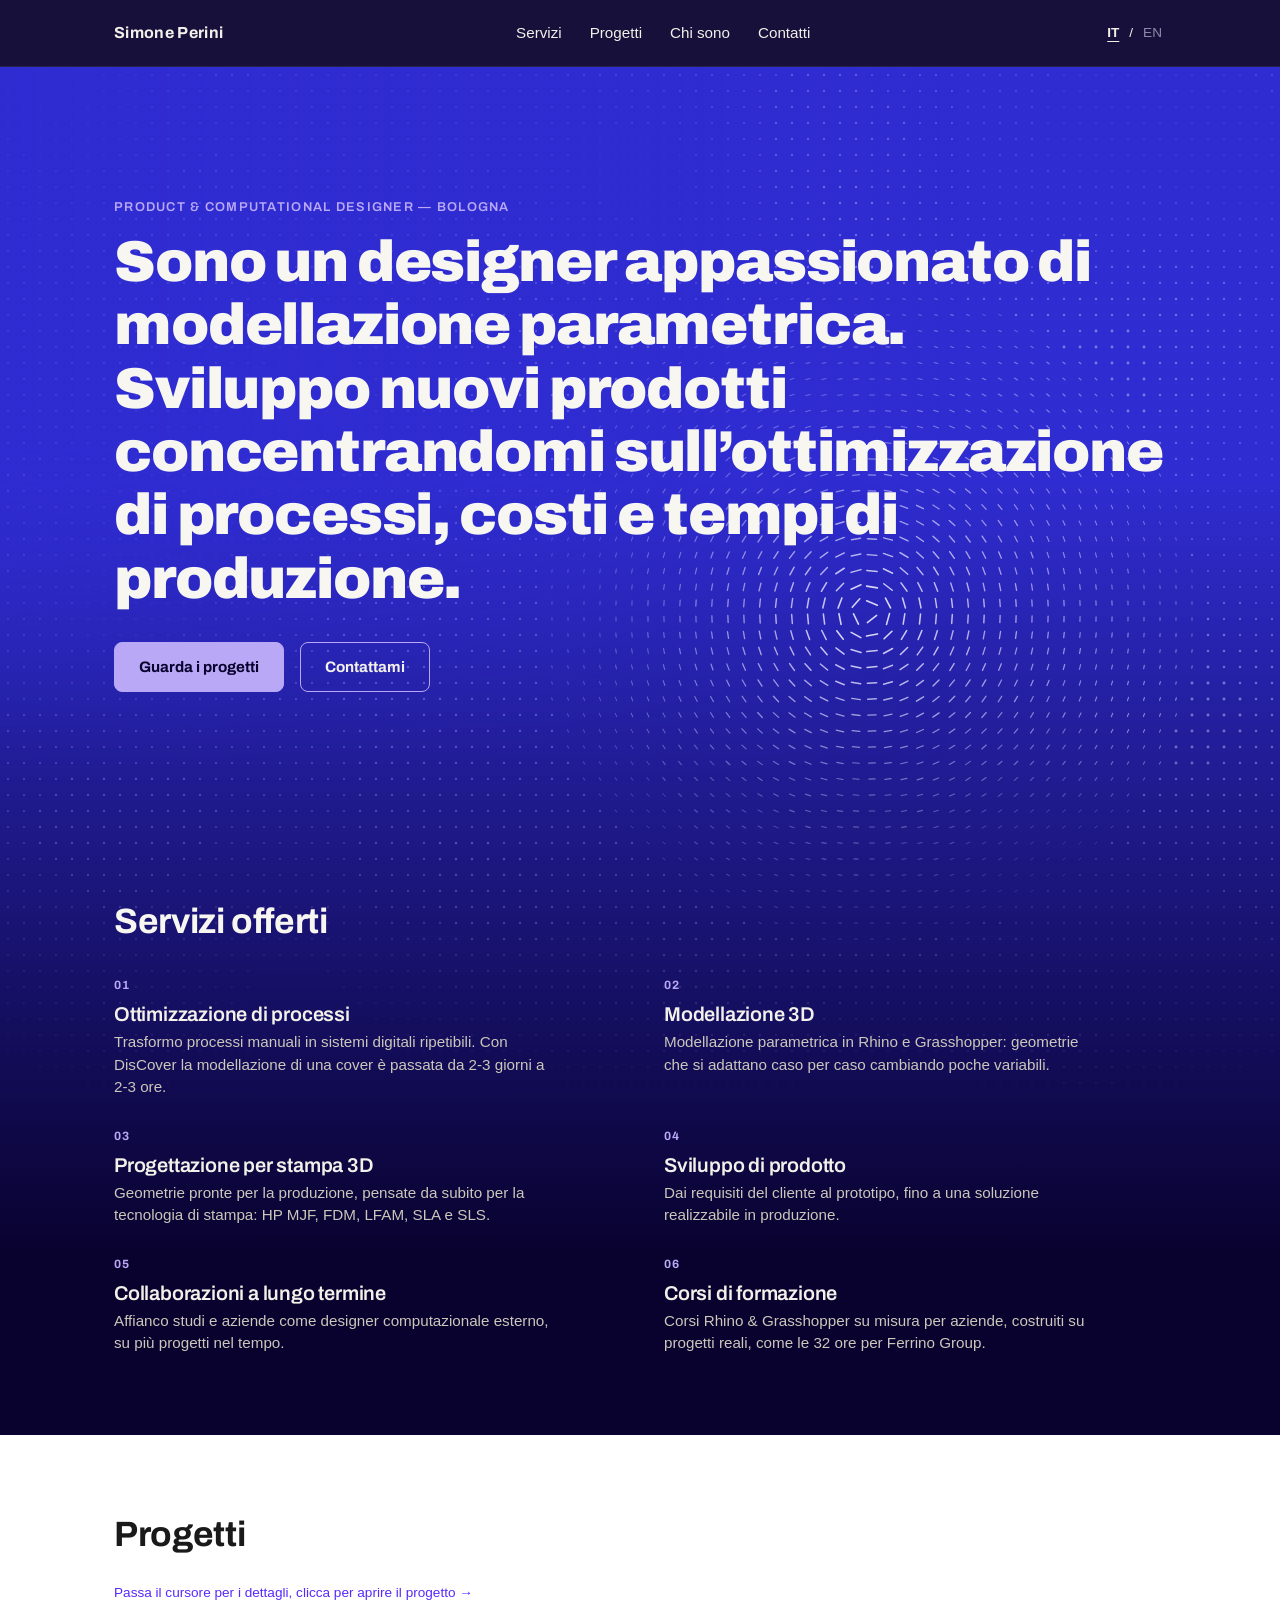
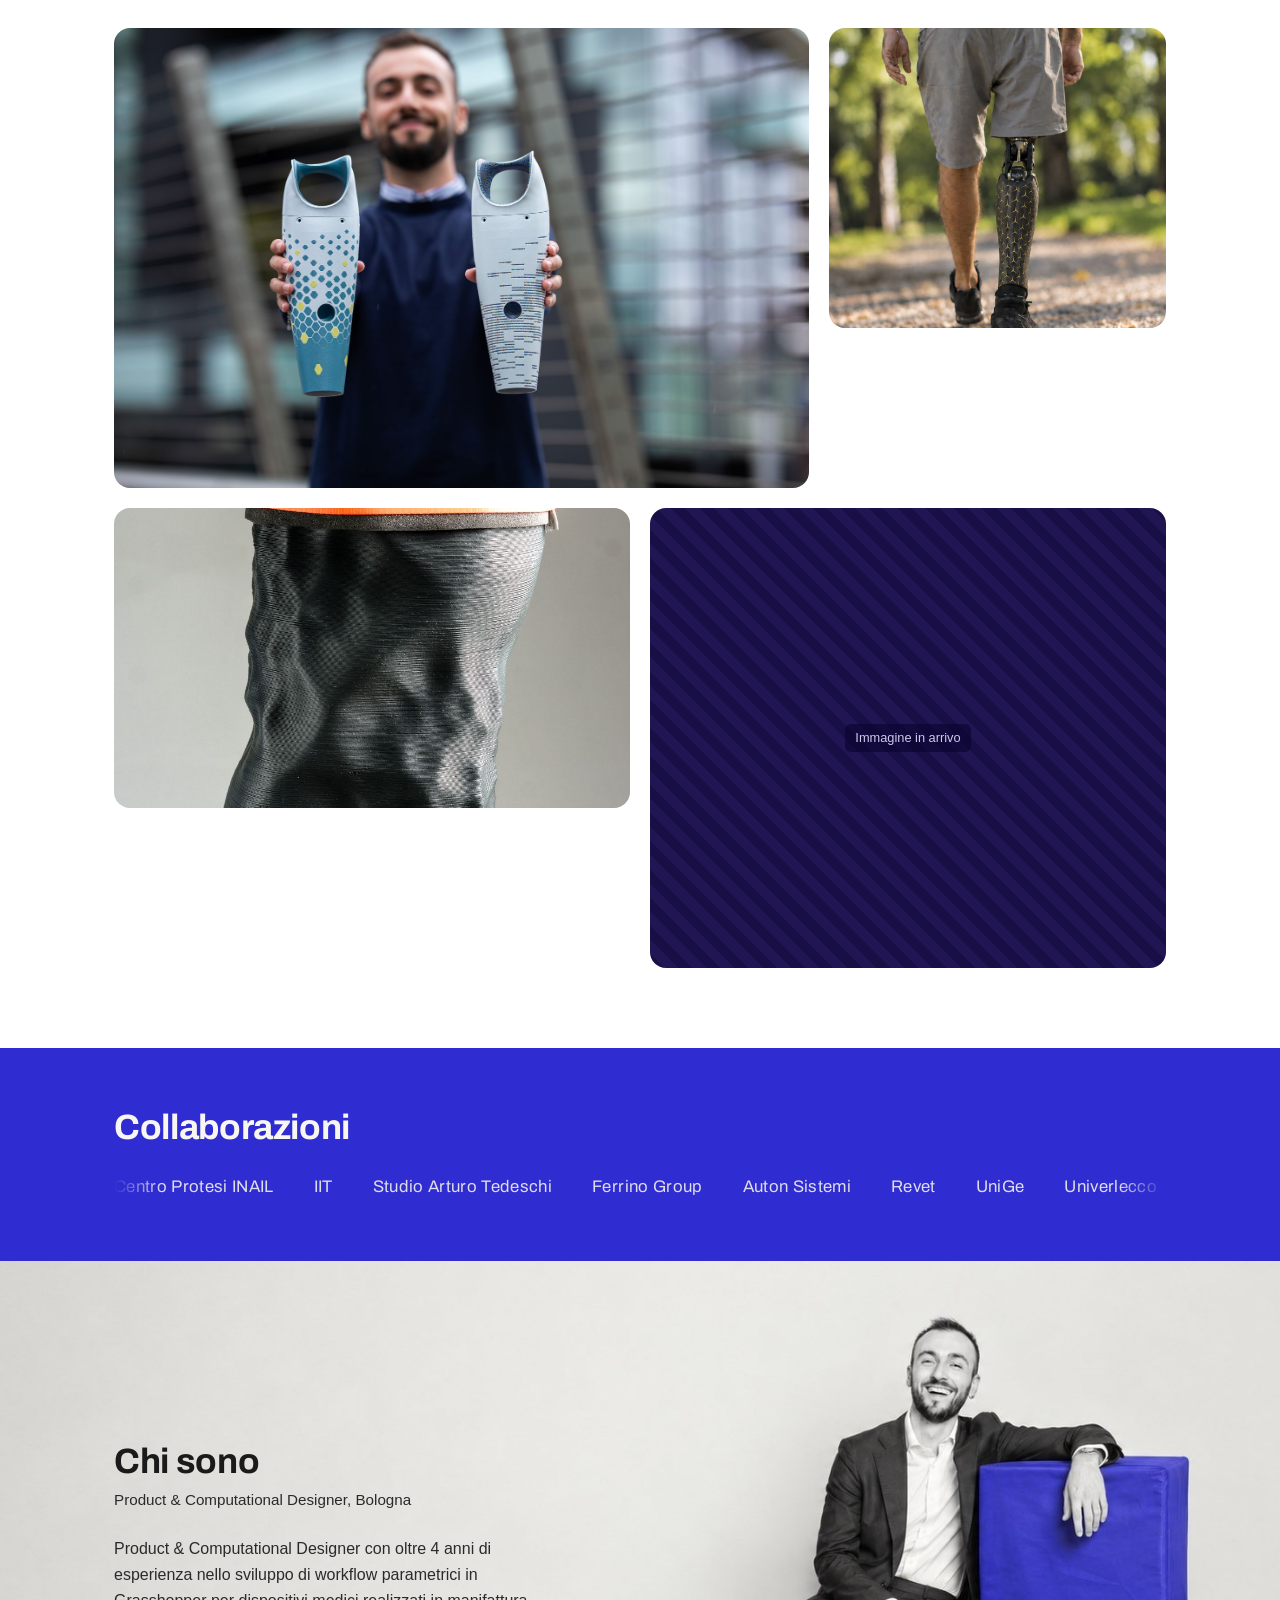
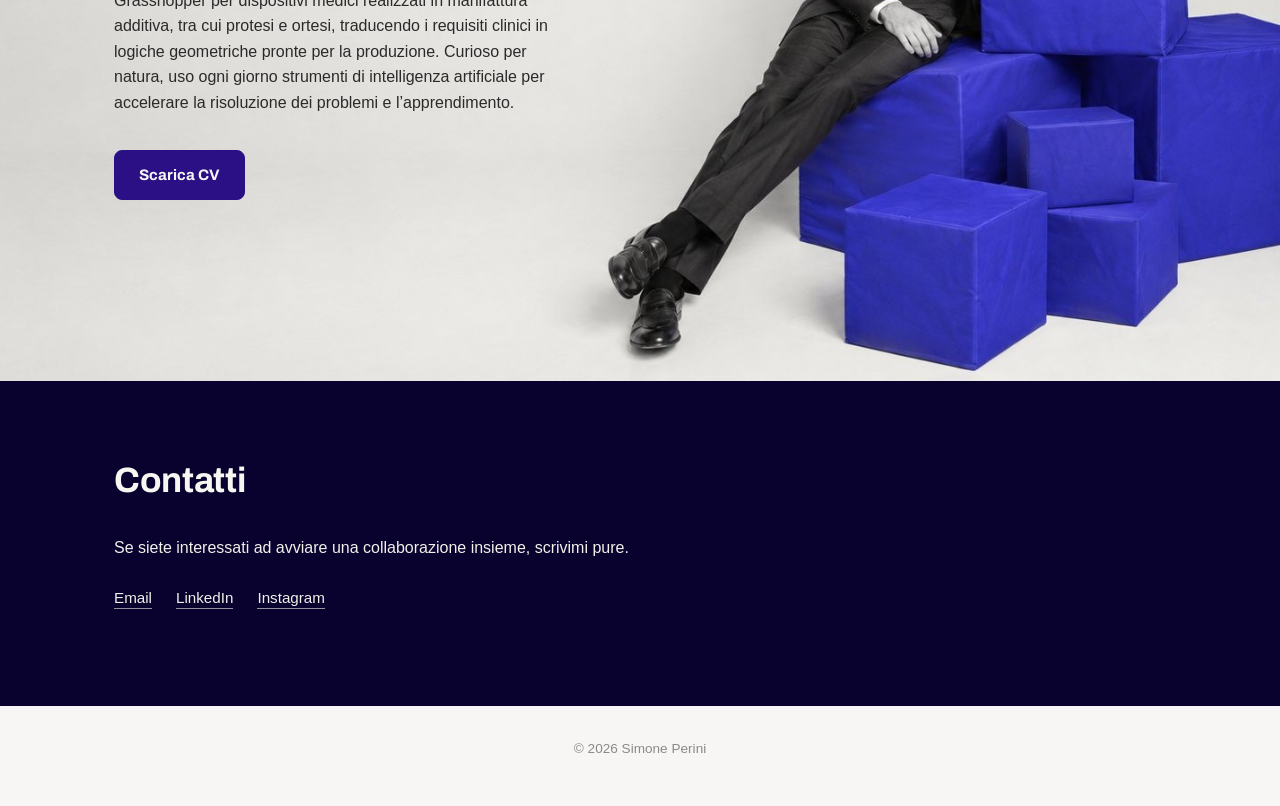
==== commit 6458a241: "Update index.html" ====
--- a/index.html
+++ b/index.html
@@ -53,6 +53,8 @@
 
   <!-- SERVIZI -->
   <section id="servizi" class="section servizi">
+    <div class="lang-block it">
+      <h2>Servizi offerti</h2>
       <div class="servizi-grid">
         <article class="servizio">
           <h3>Ottimizzazione di processi</h3>
@@ -80,6 +82,8 @@
         </article>
       </div>
     </div>
+    <div class="lang-block en" hidden>
+      <h2>Services</h2>
       <div class="servizi-grid">
         <article class="servizio">
           <h3>Process optimization</h3>
--- a/style.css
+++ b/style.css
@@ -341,8 +341,11 @@
 }
 
 .servizio p {
-  color: #4a4a4a;
+  color: #cbc7ba;          /* grigio chiaro caldo, lo stesso dei testi secondari sul blu */
   font-size: 0.95rem;
+  line-height: 1.5;
+  margin: 0.4em 0 0 0;     /* piccolo stacco dal titolo */
+  max-width: 440px;        /* righe corte, più leggibili */
 }
 
 /* ===== Aziende e collaborazioni ===== */
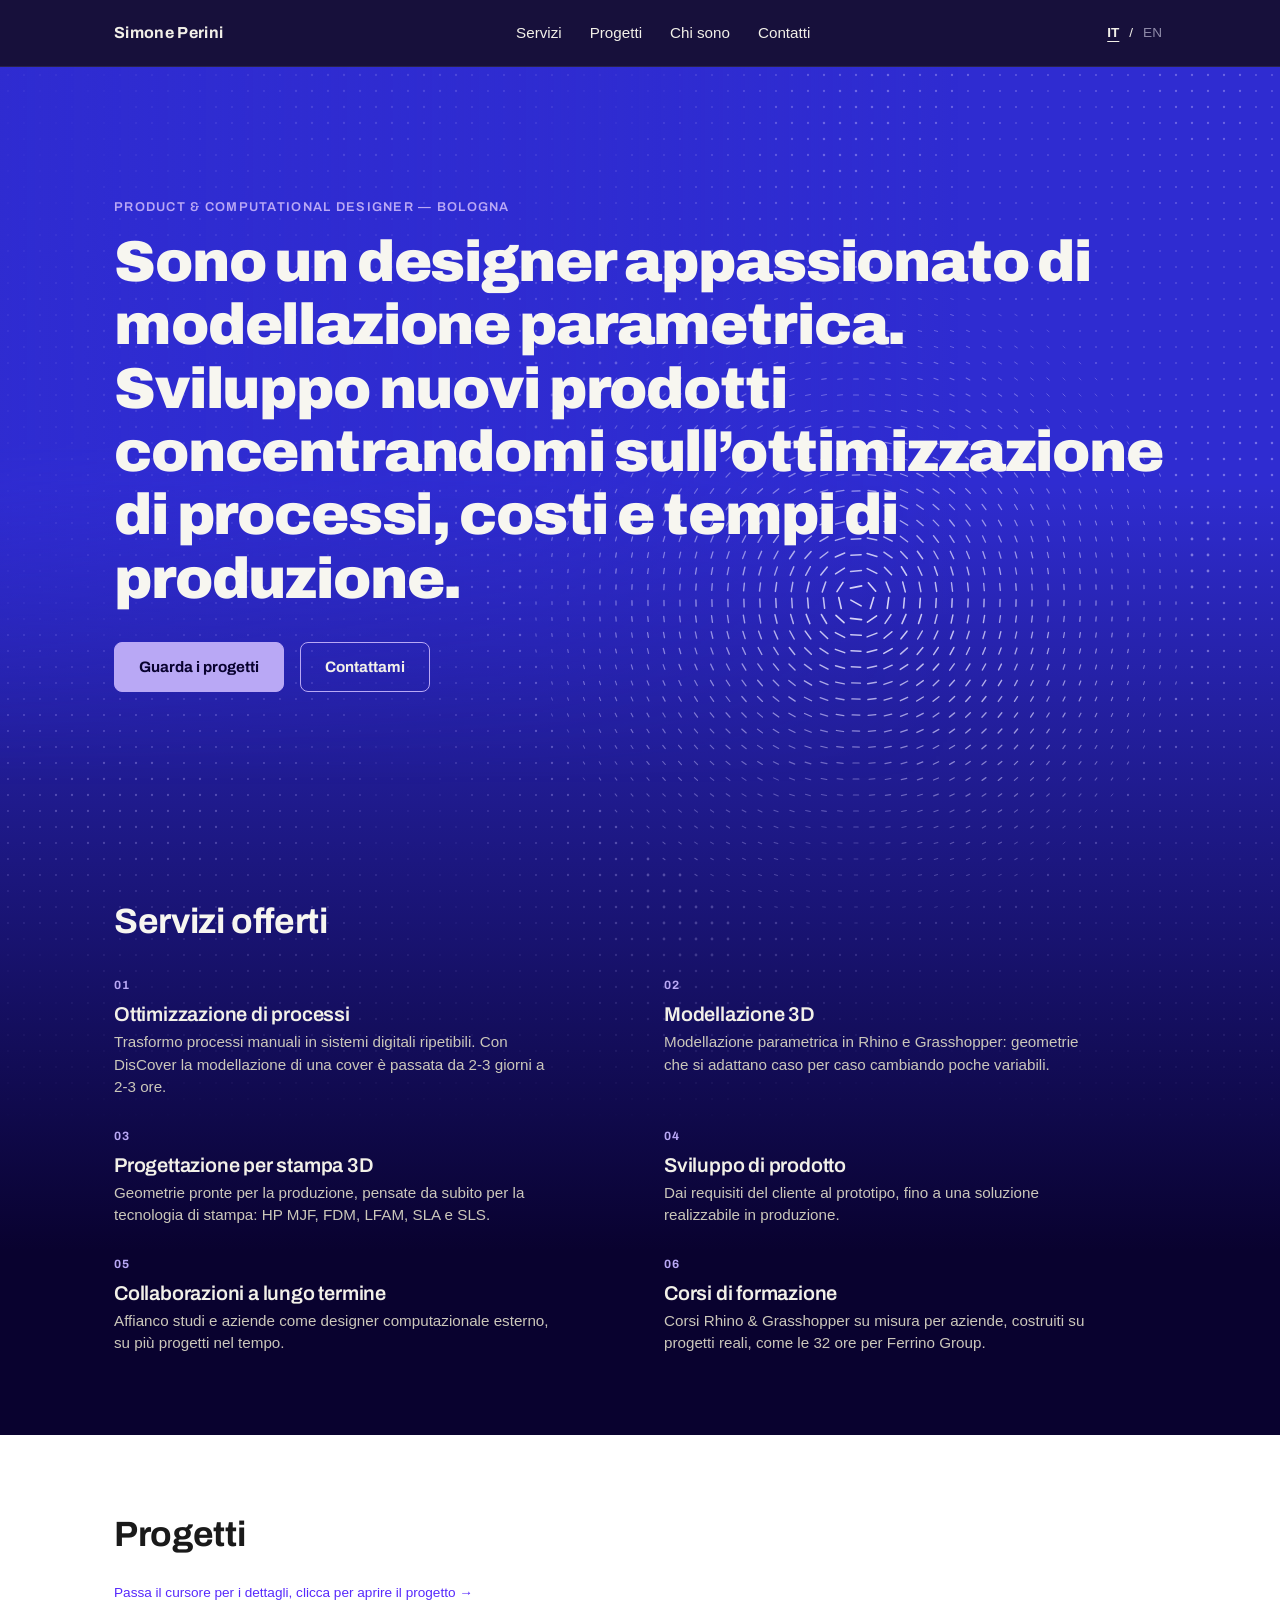
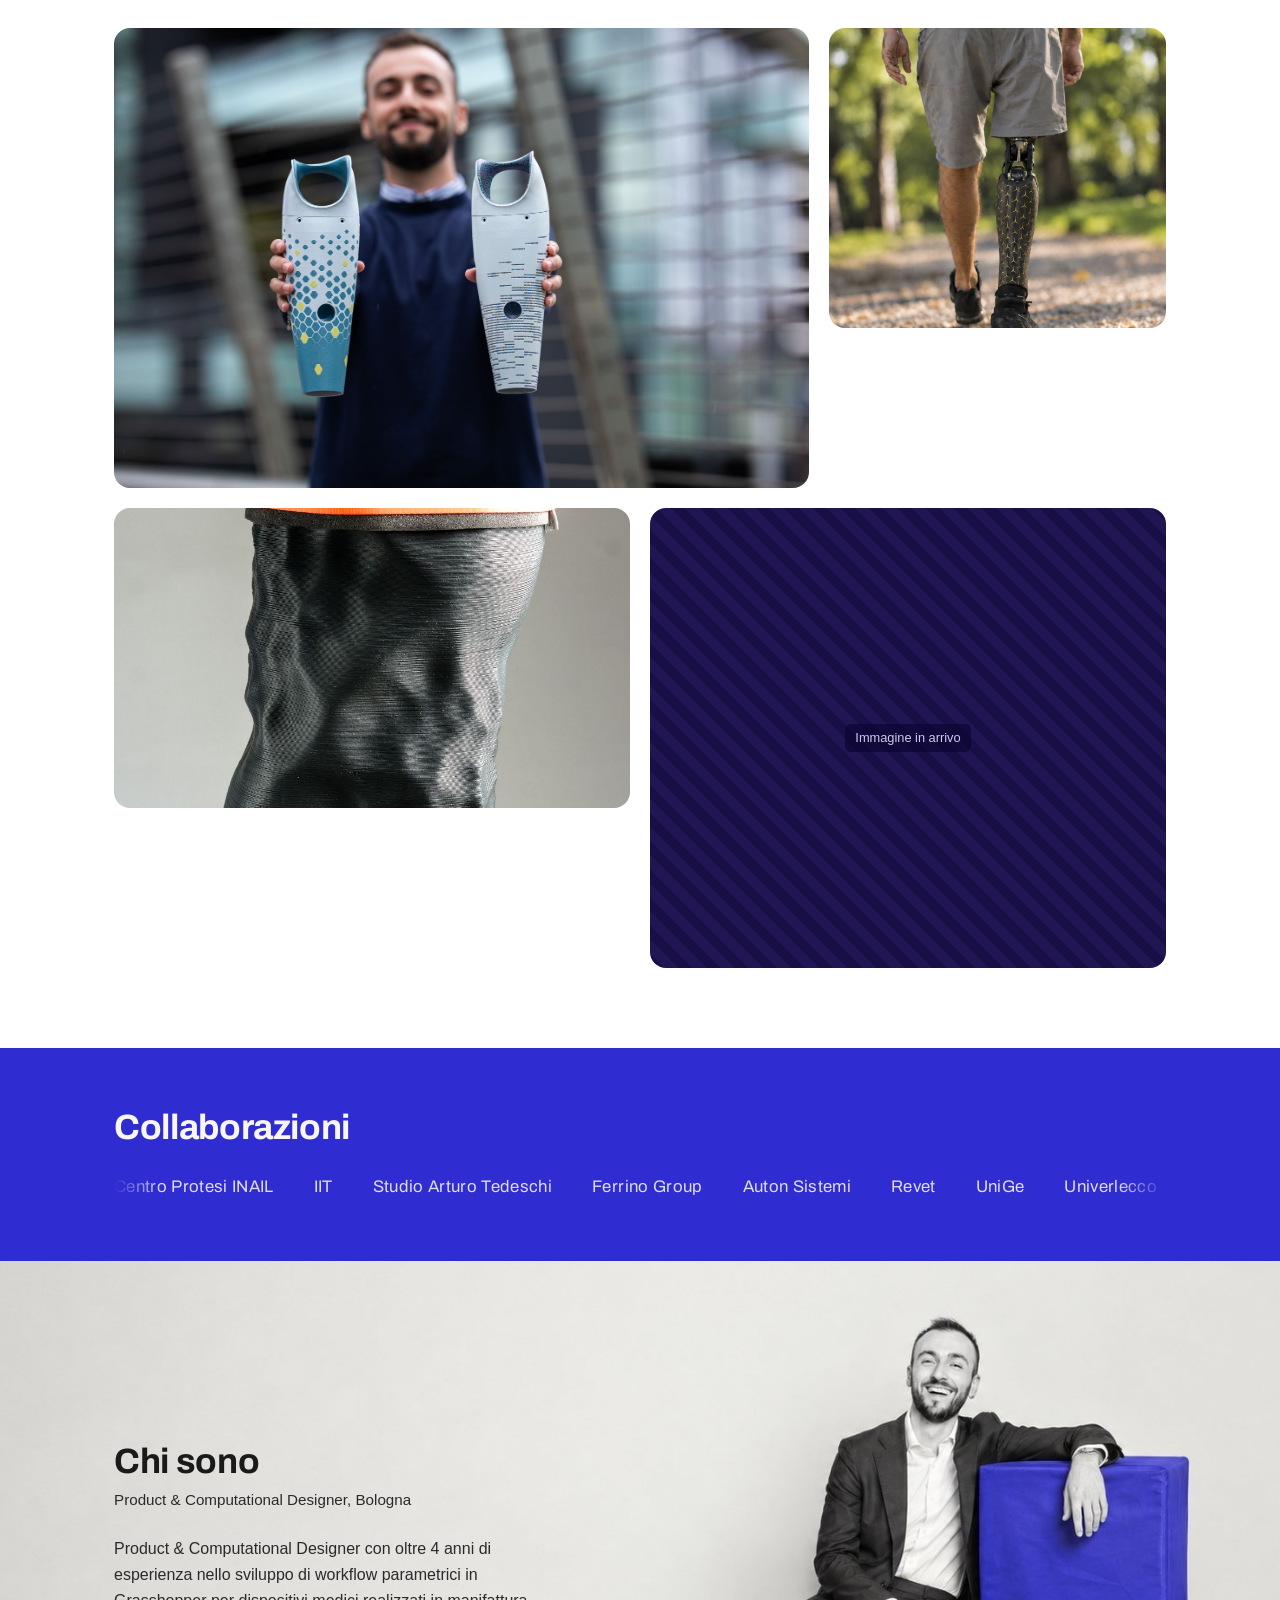
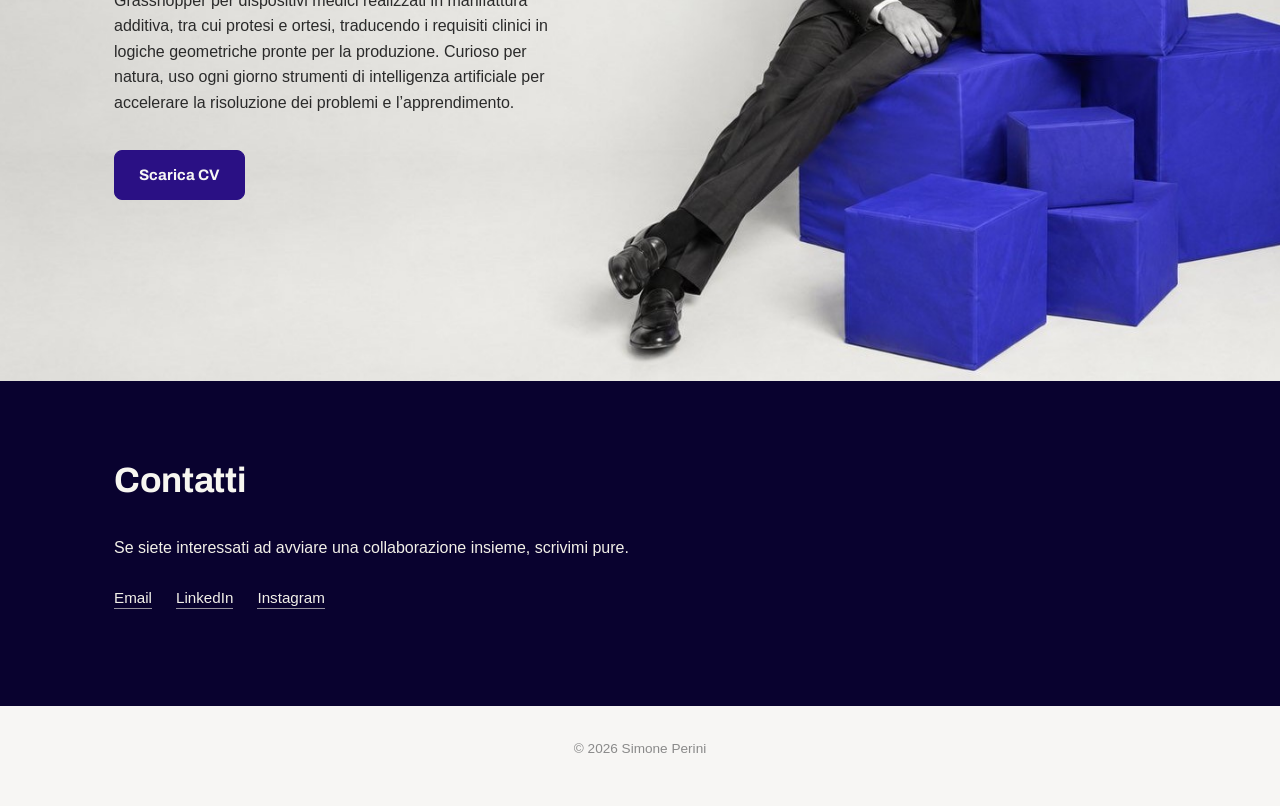
==== commit 47b8b6ab: "Update index.html" ====
--- a/index.html
+++ b/index.html
@@ -4,9 +4,7 @@
 <meta charset="UTF-8">
 <meta name="viewport" content="width=device-width, initial-scale=1.0">
 <title>Simone Perini — Product & Computational Designer</title>
-<link rel="preconnect" href="https://fonts.googleapis.com">
-<link rel="preconnect" href="https://fonts.gstatic.com" crossorigin>
-<link href="https://fonts.googleapis.com/css2?family=Archivo:wght@400;600;700;900&display=swap" rel="stylesheet">
+<link rel="stylesheet" href="fonts/fonts.css">
 <link rel="stylesheet" href="style.css">
 <link rel="stylesheet" href="hero-water.css">
 </head>
--- a/fonts/fonts.css
+++ b/fonts/fonts.css
@@ -0,0 +1,85 @@
+/* =====================================================================
+   FONT ARCHIVO — ospitato direttamente sul sito
+   ---------------------------------------------------------------------
+   Prima il font veniva caricato dai server di Google Fonts: ogni
+   visitatore inviava a Google il proprio indirizzo IP. Ora i file sono
+   nella cartella fonts/ del sito, quindi nessun dato esce verso terzi.
+   Licenza: SIL Open Font License 1.1 (vedi OFL.txt) — uso libero,
+   anche commerciale.
+   Per ogni peso ci sono due file:
+   · latin     → lettere normali, accenti italiani, simboli comuni
+   · latin-ext → lettere di altre lingue europee (ł, ș, ő…)
+   Il browser scarica il secondo solo se la pagina ne ha bisogno.
+   ===================================================================== */
+
+@font-face {
+  font-family: "Archivo";
+  font-style: normal;
+  font-weight: 400;
+  font-display: swap;
+  src: url("archivo-latin-ext-400-normal.woff2") format("woff2");
+  unicode-range: U+0100-02BA,U+02BD-02C5,U+02C7-02CC,U+02CE-02D7,U+02DD-02FF,U+0304,U+0308,U+0329,U+1D00-1DBF,U+1E00-1E9F,U+1EF2-1EFF,U+2020,U+20A0-20AB,U+20AD-20C0,U+2113,U+2C60-2C7F,U+A720-A7FF;
+}
+
+@font-face {
+  font-family: "Archivo";
+  font-style: normal;
+  font-weight: 400;
+  font-display: swap;
+  src: url("archivo-latin-400-normal.woff2") format("woff2");
+  unicode-range: U+0000-00FF,U+0131,U+0152-0153,U+02BB-02BC,U+02C6,U+02DA,U+02DC,U+0304,U+0308,U+0329,U+2000-206F,U+20AC,U+2122,U+2191,U+2193,U+2212,U+2215,U+FEFF,U+FFFD;
+}
+
+@font-face {
+  font-family: "Archivo";
+  font-style: normal;
+  font-weight: 600;
+  font-display: swap;
+  src: url("archivo-latin-ext-600-normal.woff2") format("woff2");
+  unicode-range: U+0100-02BA,U+02BD-02C5,U+02C7-02CC,U+02CE-02D7,U+02DD-02FF,U+0304,U+0308,U+0329,U+1D00-1DBF,U+1E00-1E9F,U+1EF2-1EFF,U+2020,U+20A0-20AB,U+20AD-20C0,U+2113,U+2C60-2C7F,U+A720-A7FF;
+}
+
+@font-face {
+  font-family: "Archivo";
+  font-style: normal;
+  font-weight: 600;
+  font-display: swap;
+  src: url("archivo-latin-600-normal.woff2") format("woff2");
+  unicode-range: U+0000-00FF,U+0131,U+0152-0153,U+02BB-02BC,U+02C6,U+02DA,U+02DC,U+0304,U+0308,U+0329,U+2000-206F,U+20AC,U+2122,U+2191,U+2193,U+2212,U+2215,U+FEFF,U+FFFD;
+}
+
+@font-face {
+  font-family: "Archivo";
+  font-style: normal;
+  font-weight: 700;
+  font-display: swap;
+  src: url("archivo-latin-ext-700-normal.woff2") format("woff2");
+  unicode-range: U+0100-02BA,U+02BD-02C5,U+02C7-02CC,U+02CE-02D7,U+02DD-02FF,U+0304,U+0308,U+0329,U+1D00-1DBF,U+1E00-1E9F,U+1EF2-1EFF,U+2020,U+20A0-20AB,U+20AD-20C0,U+2113,U+2C60-2C7F,U+A720-A7FF;
+}
+
+@font-face {
+  font-family: "Archivo";
+  font-style: normal;
+  font-weight: 700;
+  font-display: swap;
+  src: url("archivo-latin-700-normal.woff2") format("woff2");
+  unicode-range: U+0000-00FF,U+0131,U+0152-0153,U+02BB-02BC,U+02C6,U+02DA,U+02DC,U+0304,U+0308,U+0329,U+2000-206F,U+20AC,U+2122,U+2191,U+2193,U+2212,U+2215,U+FEFF,U+FFFD;
+}
+
+@font-face {
+  font-family: "Archivo";
+  font-style: normal;
+  font-weight: 900;
+  font-display: swap;
+  src: url("archivo-latin-ext-900-normal.woff2") format("woff2");
+  unicode-range: U+0100-02BA,U+02BD-02C5,U+02C7-02CC,U+02CE-02D7,U+02DD-02FF,U+0304,U+0308,U+0329,U+1D00-1DBF,U+1E00-1E9F,U+1EF2-1EFF,U+2020,U+20A0-20AB,U+20AD-20C0,U+2113,U+2C60-2C7F,U+A720-A7FF;
+}
+
+@font-face {
+  font-family: "Archivo";
+  font-style: normal;
+  font-weight: 900;
+  font-display: swap;
+  src: url("archivo-latin-900-normal.woff2") format("woff2");
+  unicode-range: U+0000-00FF,U+0131,U+0152-0153,U+02BB-02BC,U+02C6,U+02DA,U+02DC,U+0304,U+0308,U+0329,U+2000-206F,U+20AC,U+2122,U+2191,U+2193,U+2212,U+2215,U+FEFF,U+FFFD;
+}
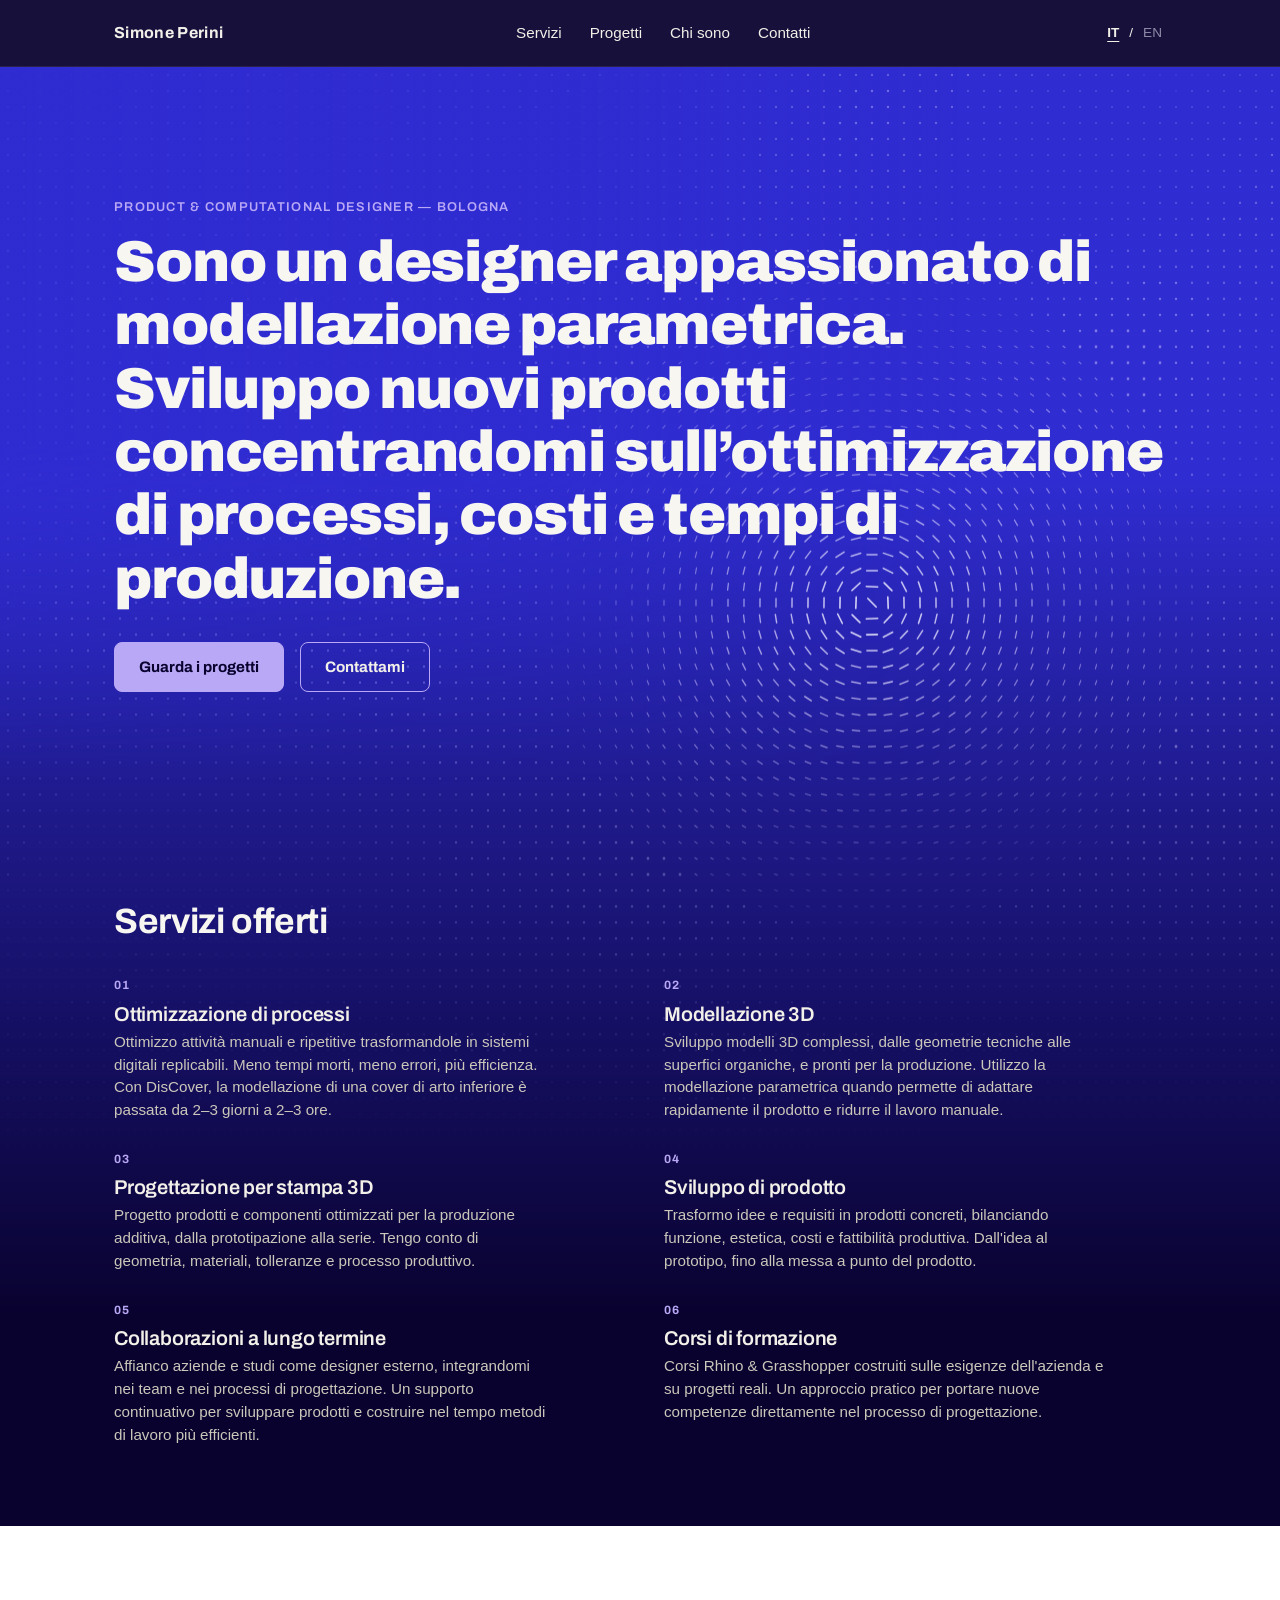
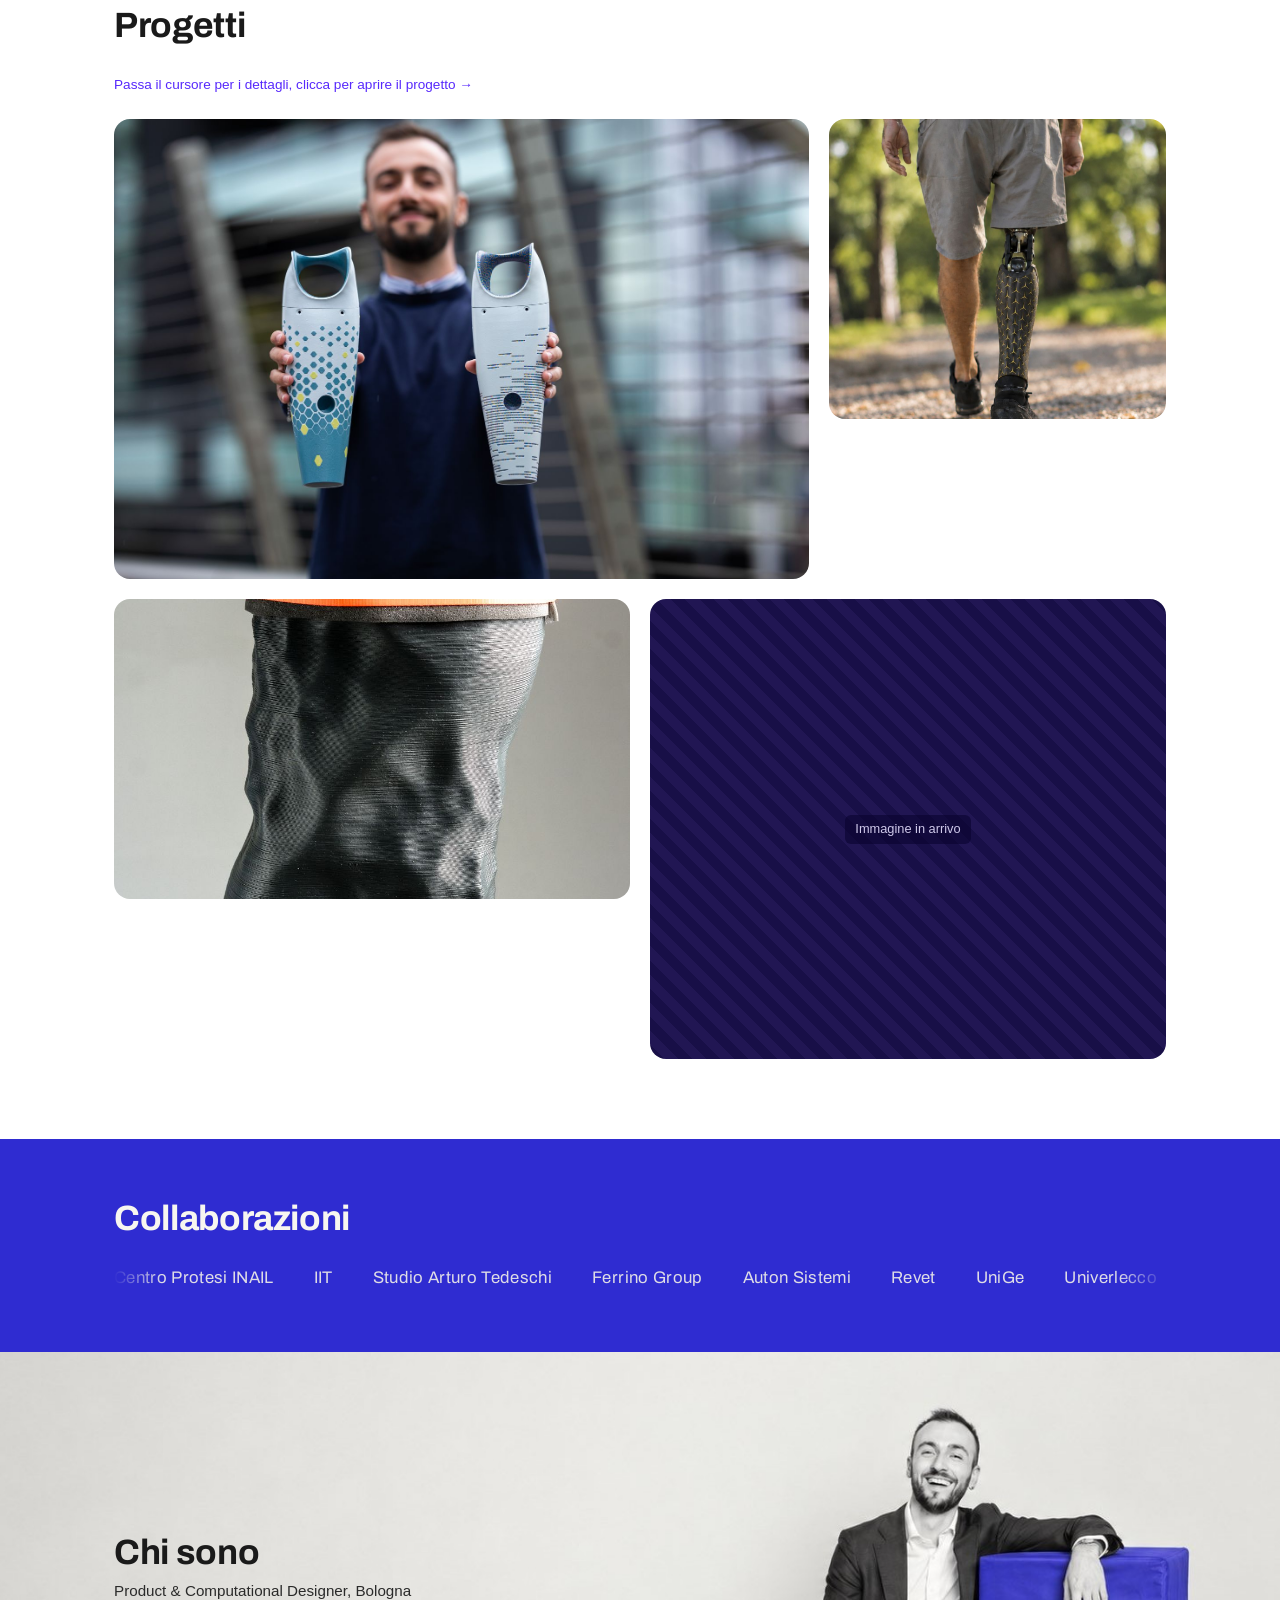
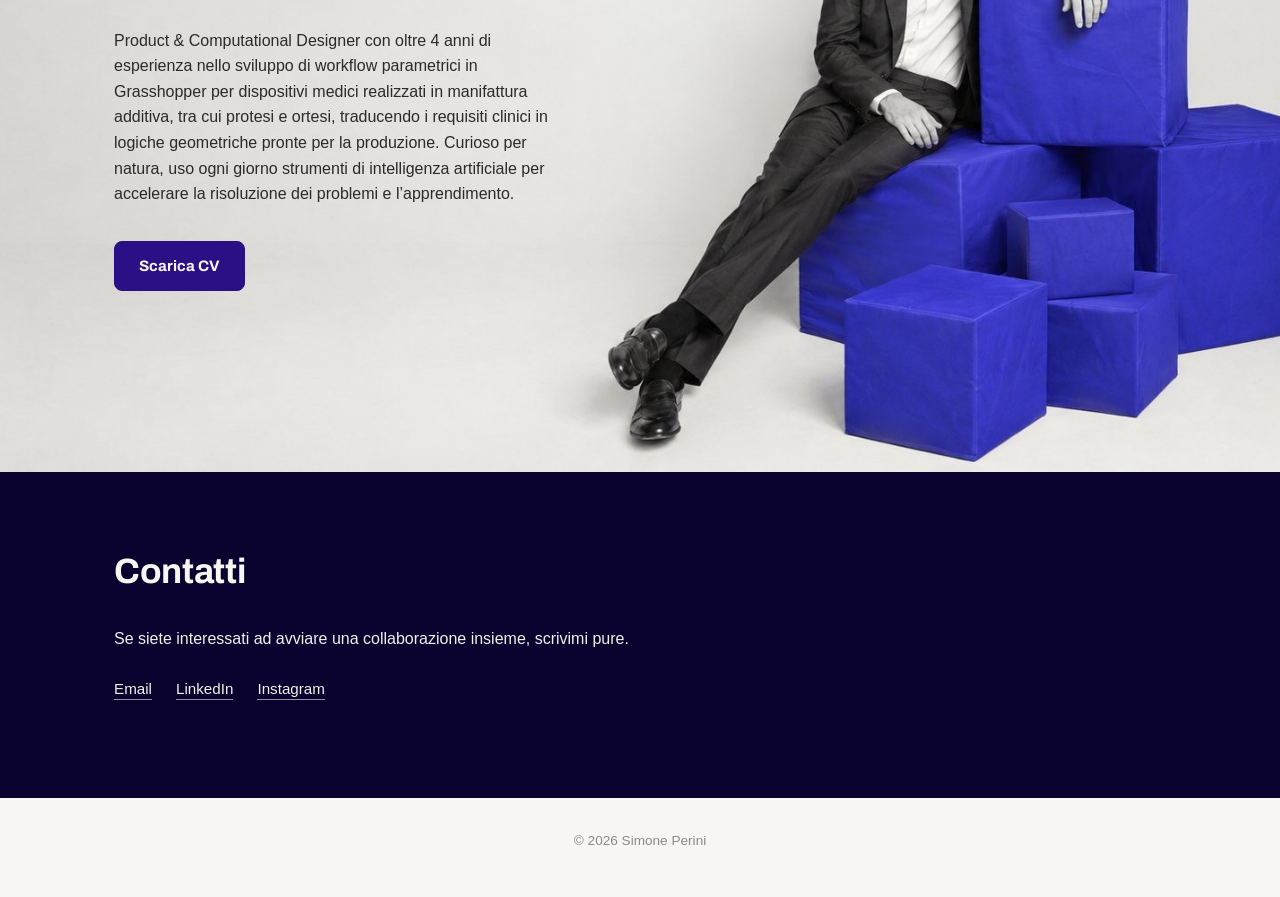
==== commit 3ab2ad84: "Update index.html" ====
--- a/index.html
+++ b/index.html
@@ -56,27 +56,27 @@
       <div class="servizi-grid">
         <article class="servizio">
           <h3>Ottimizzazione di processi</h3>
-          <p>Trasformo processi manuali in sistemi digitali ripetibili. Con DisCover la modellazione di una cover è passata da 2-3 giorni a 2-3 ore.</p>
+          <p>Ottimizzo attività manuali e ripetitive trasformandole in sistemi digitali replicabili. Meno tempi morti, meno errori, più efficienza. Con DisCover, la modellazione di una cover di arto inferiore è passata da 2–3 giorni a 2–3 ore.</p>
         </article>
         <article class="servizio">
           <h3>Modellazione 3D</h3>
-          <p>Modellazione parametrica in Rhino e Grasshopper: geometrie che si adattano caso per caso cambiando poche variabili.</p>
+          <p>Sviluppo modelli 3D complessi, dalle geometrie tecniche alle superfici organiche, e pronti per la produzione. Utilizzo la modellazione parametrica quando permette di adattare rapidamente il prodotto e ridurre il lavoro manuale.</p>
         </article>
         <article class="servizio">
           <h3>Progettazione per stampa 3D</h3>
-          <p>Geometrie pronte per la produzione, pensate da subito per la tecnologia di stampa: HP MJF, FDM, LFAM, SLA e SLS.</p>
+          <p>Progetto prodotti e componenti ottimizzati per la produzione additiva, dalla prototipazione alla serie. Tengo conto di geometria, materiali, tolleranze e processo produttivo.</p>
         </article>
         <article class="servizio">
           <h3>Sviluppo di prodotto</h3>
-          <p>Dai requisiti del cliente al prototipo, fino a una soluzione realizzabile in produzione.</p>
+          <p>Trasformo idee e requisiti in prodotti concreti, bilanciando funzione, estetica, costi e fattibilità produttiva. Dall'idea al prototipo, fino alla messa a punto del prodotto.</p>
         </article>
         <article class="servizio">
           <h3>Collaborazioni a lungo termine</h3>
-          <p>Affianco studi e aziende come designer computazionale esterno, su più progetti nel tempo.</p>
+          <p>Affianco aziende e studi come designer esterno, integrandomi nei team e nei processi di progettazione. Un supporto continuativo per sviluppare prodotti e costruire nel tempo metodi di lavoro più efficienti.</p>
         </article>
         <article class="servizio">
           <h3>Corsi di formazione</h3>
-          <p>Corsi Rhino &amp; Grasshopper su misura per aziende, costruiti su progetti reali, come le 32 ore per Ferrino Group.</p>
+          <p>Corsi Rhino &amp; Grasshopper costruiti sulle esigenze dell'azienda e su progetti reali. Un approccio pratico per portare nuove competenze direttamente nel processo di progettazione.</p>
         </article>
       </div>
     </div>
@@ -85,27 +85,27 @@
       <div class="servizi-grid">
         <article class="servizio">
           <h3>Process optimization</h3>
-          <p>I turn manual processes into repeatable digital systems. With DisCover, modeling a cover went from 2-3 days to 2-3 hours.</p>
+          <p>I optimize manual and repetitive tasks by turning them into repeatable digital systems. Less downtime, fewer errors, greater efficiency. With DisCover, lower-limb cover modeling went from 2–3 days to just 2–3 hours.</p>
         </article>
         <article class="servizio">
           <h3>3D modeling</h3>
-          <p>Parametric modeling in Rhino and Grasshopper: geometry that adapts case by case by changing a few variables.</p>
+          <p>I develop complex 3D models, from technical geometries to organic surfaces, precise and production-ready. I use parametric modeling when it helps adapt products quickly and reduce manual work.</p>
         </article>
         <article class="servizio">
           <h3>Design for 3D printing</h3>
-          <p>Production-ready geometry, designed from the start for the printing technology: HP MJF, FDM, LFAM, SLA and SLS.</p>
+          <p>I design products and components optimized for additive manufacturing, from prototyping to production. I consider geometry, materials, tolerances and the manufacturing process.</p>
         </article>
         <article class="servizio">
           <h3>Product development</h3>
-          <p>From client requirements to prototype, all the way to a solution that can be manufactured.</p>
+          <p>I turn ideas and requirements into tangible products, balancing function, aesthetics, cost and manufacturability. From concept to prototype and final product refinement.</p>
         </article>
         <article class="servizio">
           <h3>Long-term collaborations</h3>
-          <p>I support studios and companies as an external computational designer, across multiple projects over time.</p>
+          <p>I work alongside companies and studios as an external designer, integrating into existing teams and design processes. Ongoing support to develop products and build more efficient workflows over time.</p>
         </article>
         <article class="servizio">
           <h3>Training courses</h3>
-          <p>Custom Rhino &amp; Grasshopper courses for companies, built on real projects, like the 32-hour course for Ferrino Group.</p>
+          <p>Customized Rhino & Grasshopper training built around your company's needs and real-world projects. A hands-on approach to bringing new skills directly into your design process.</p>
         </article>
       </div>
     </div>
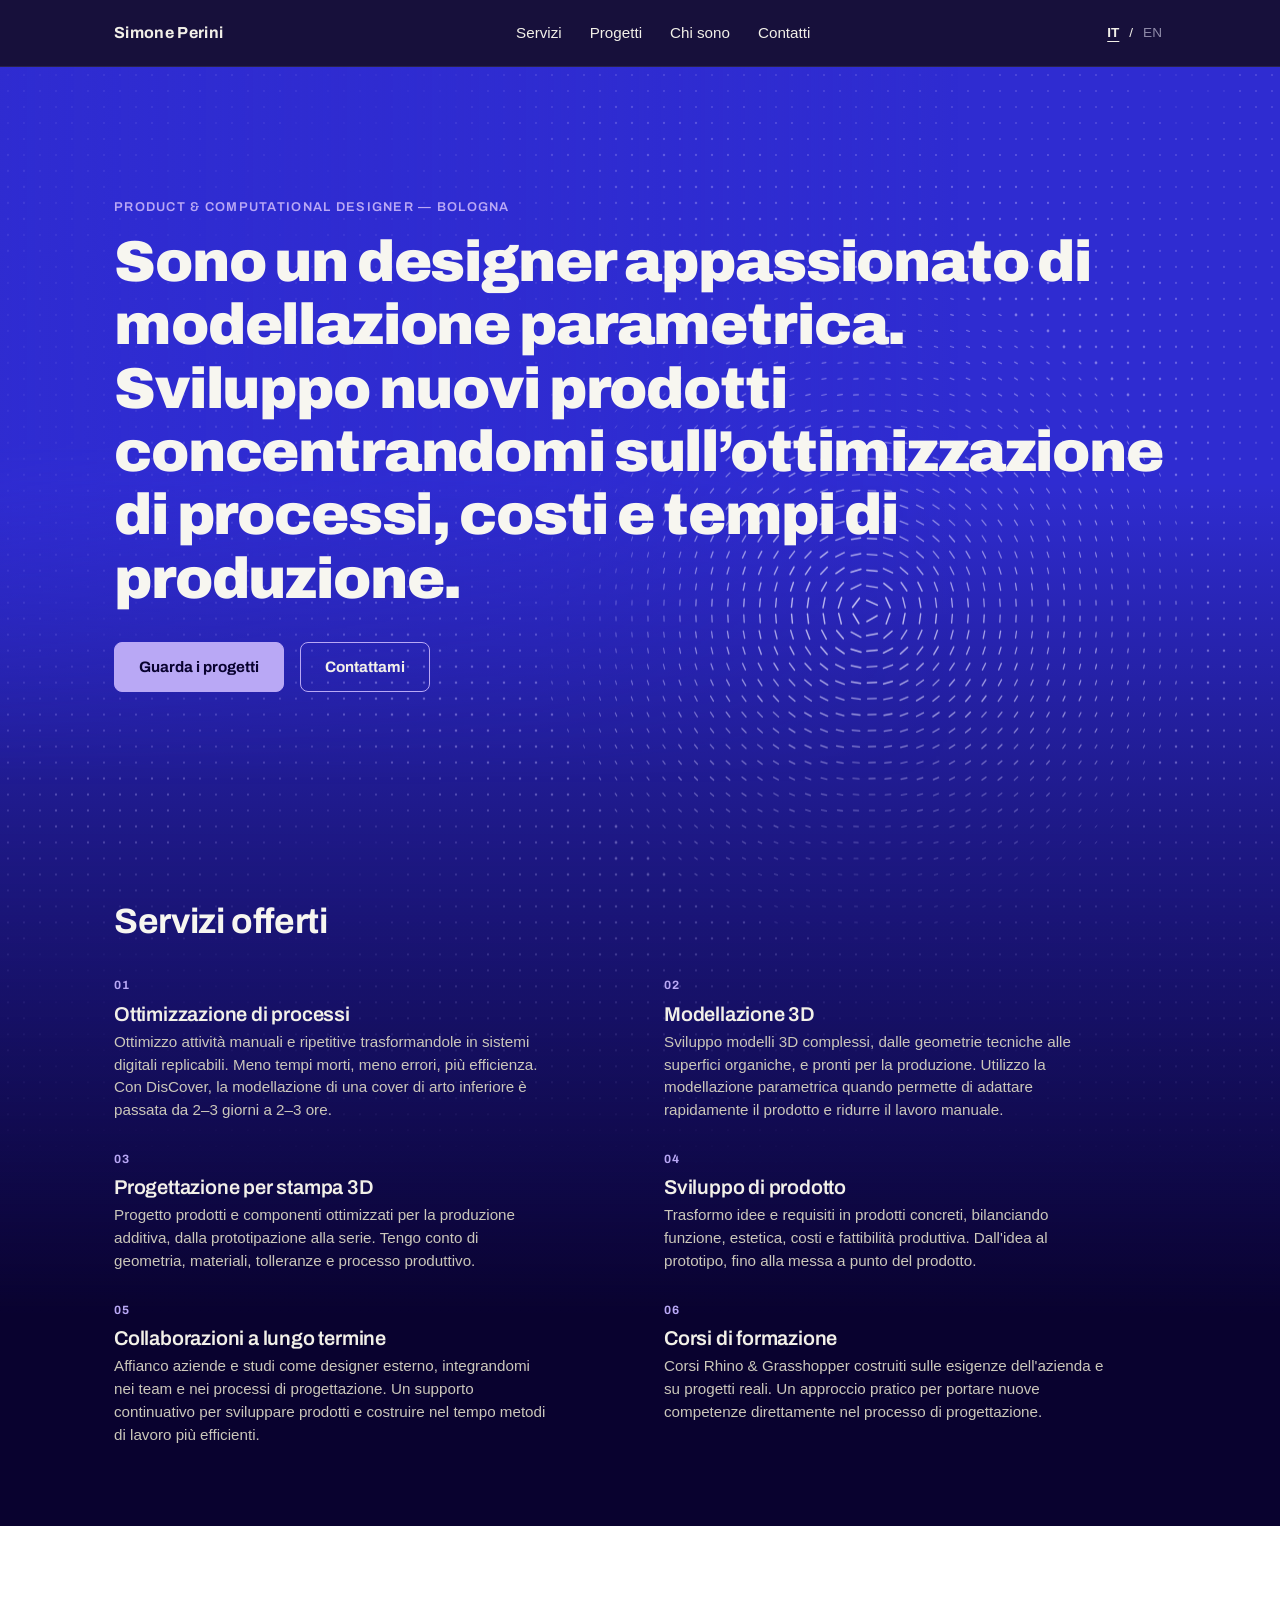
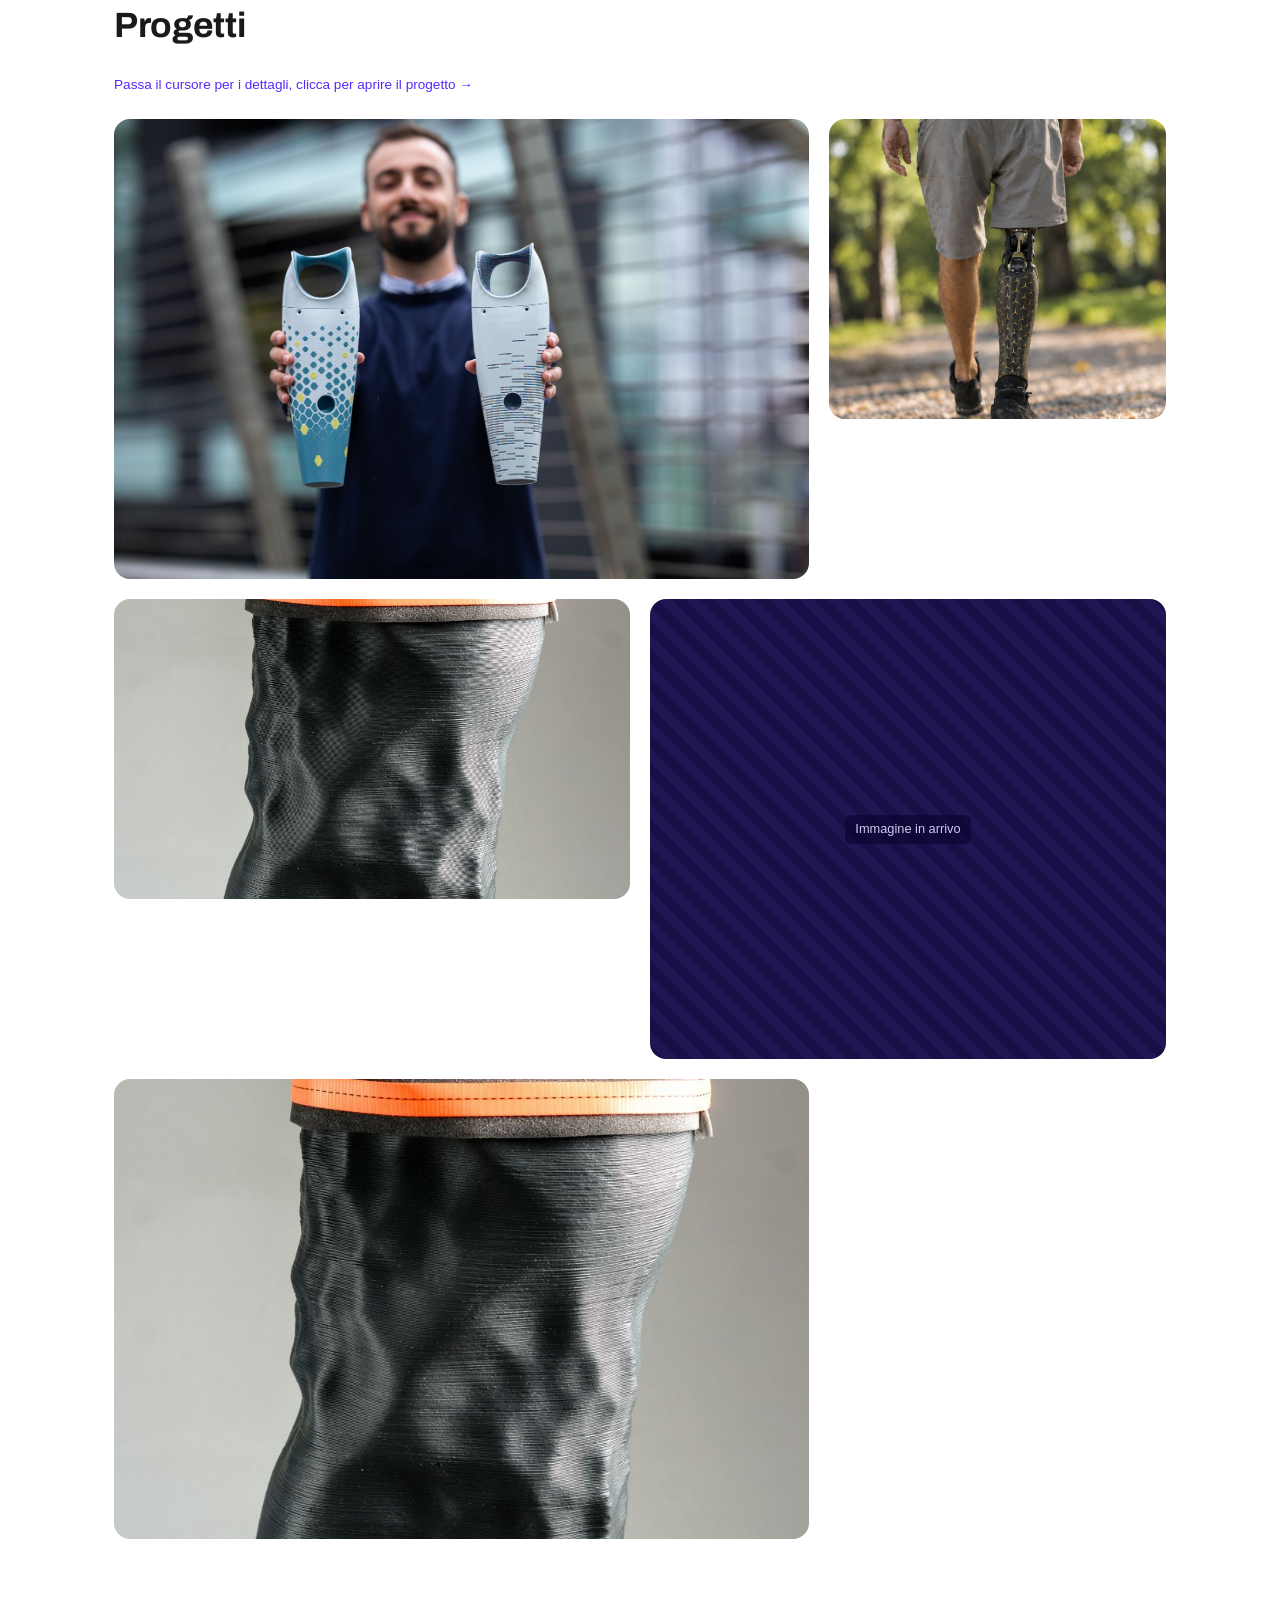
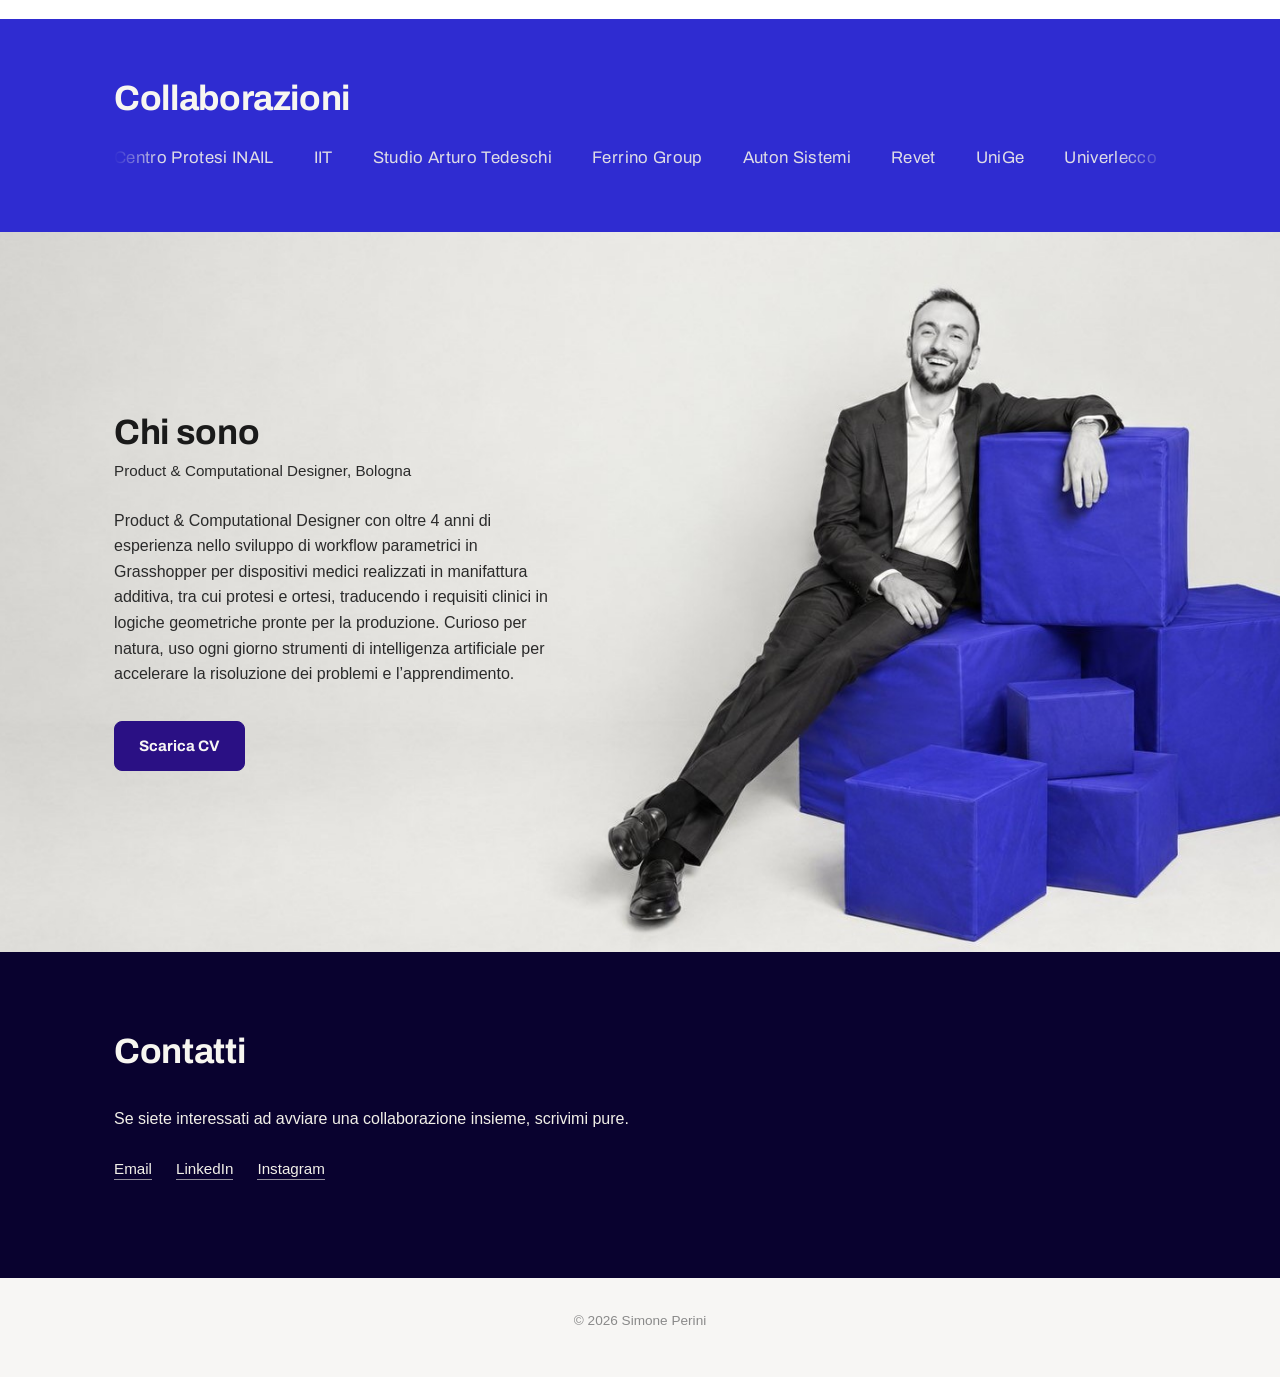
==== commit 2969796a: "Update index.html" ====
--- a/index.html
+++ b/index.html
@@ -122,7 +122,7 @@
           <img src="images/d-pulp-1.jpg" alt="Simone Perini mostra le due cover protesiche D-Pulp stampate in 3D" loading="lazy">
           <span class="project-caption">
             <span class="project-caption-title">D-Pulp</span>
-            <span class="project-caption-sub">Da 20-25 ore a un processo che ne dimezza il tempo</span>
+            <span class="project-caption-sub">Sistema parametrico per la fabbricazione digitale di protesi mioelettriche per arto superiore</span>
           </span>
         </a>
 
@@ -149,6 +149,15 @@
             <span class="project-caption-sub">In uso da oltre 2 anni, non un prototipo</span>
           </span>
         </a>
+        
+        <a class="project-tile" href="progetti/progetti personali.html">
+          <img src="images/metamorfosi-1.jpg" alt="Cover 3D-printata in plastica riciclata dagli oceani, progetto Metamorfosi" loading="lazy">
+          <span class="project-caption">
+            <span class="project-caption-title">Metamorfosi</span>
+            <span class="project-caption-sub">Una raccolta di progetti personali</span>
+          </span>
+        </a>
+        
       </div>
     </div>
 
@@ -161,7 +170,7 @@
           <img src="images/d-pulp-1.jpg" alt="Simone Perini holding the two 3D-printed D-Pulp prosthetic covers" loading="lazy">
           <span class="project-caption">
             <span class="project-caption-title">D-Pulp</span>
-            <span class="project-caption-sub">From 20-25 hours to a process that halves it</span>
+            <span class="project-caption-sub">Parametric system for digital fabrication of myoelectric upper limb prosthetics</span>
           </span>
         </a>
 
@@ -188,6 +197,15 @@
             <span class="project-caption-sub">In use for over 2 years, not a prototype</span>
           </span>
         </a>
+        
+        <a class="project-tile" href="progetti/personal projects.html">
+          <img src="images/metamorfosi-1.jpg" alt="Cover 3D-printata in plastica riciclata dagli oceani, progetto Metamorfosi" loading="lazy">
+          <span class="project-caption">
+            <span class="project-caption-title">Metamorfosi</span>
+            <span class="project-caption-sub">Selected personal projects</span>
+          </span>
+        </a>
+        
       </div>
     </div>
   </section>
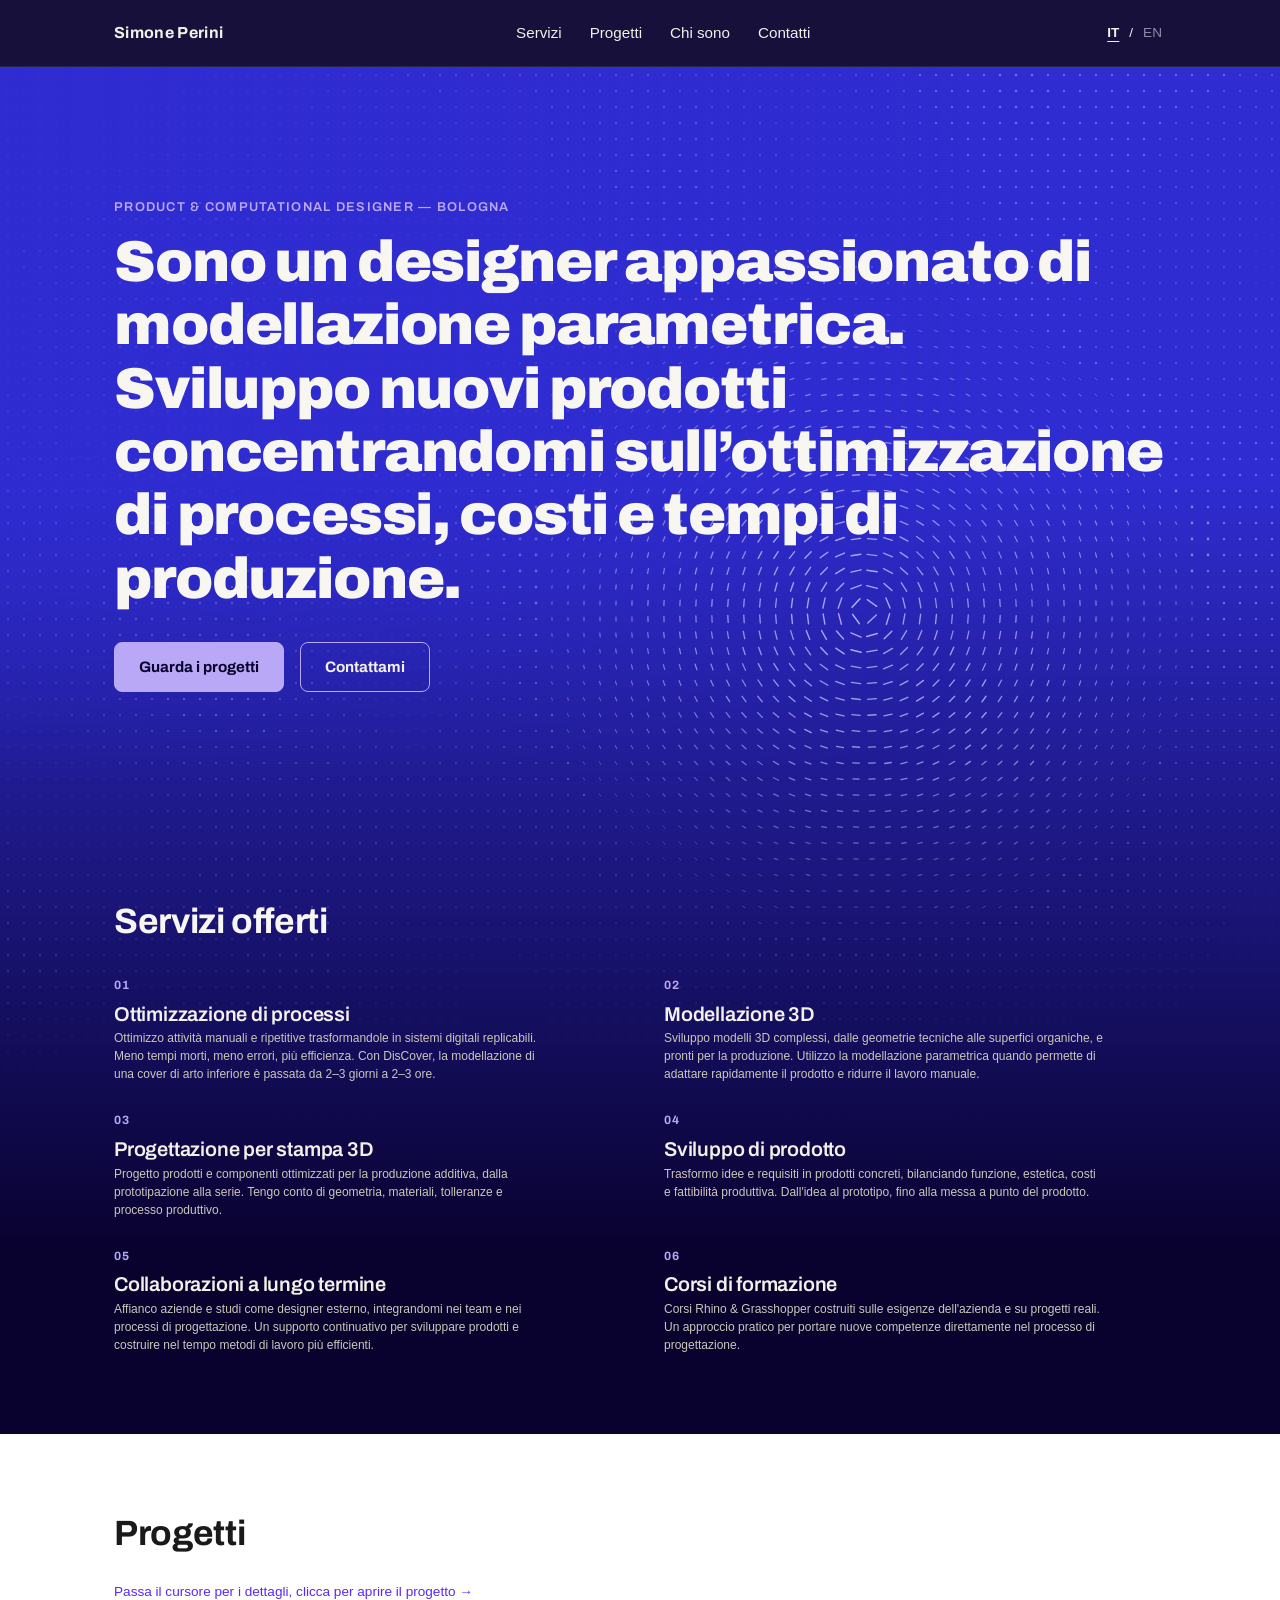
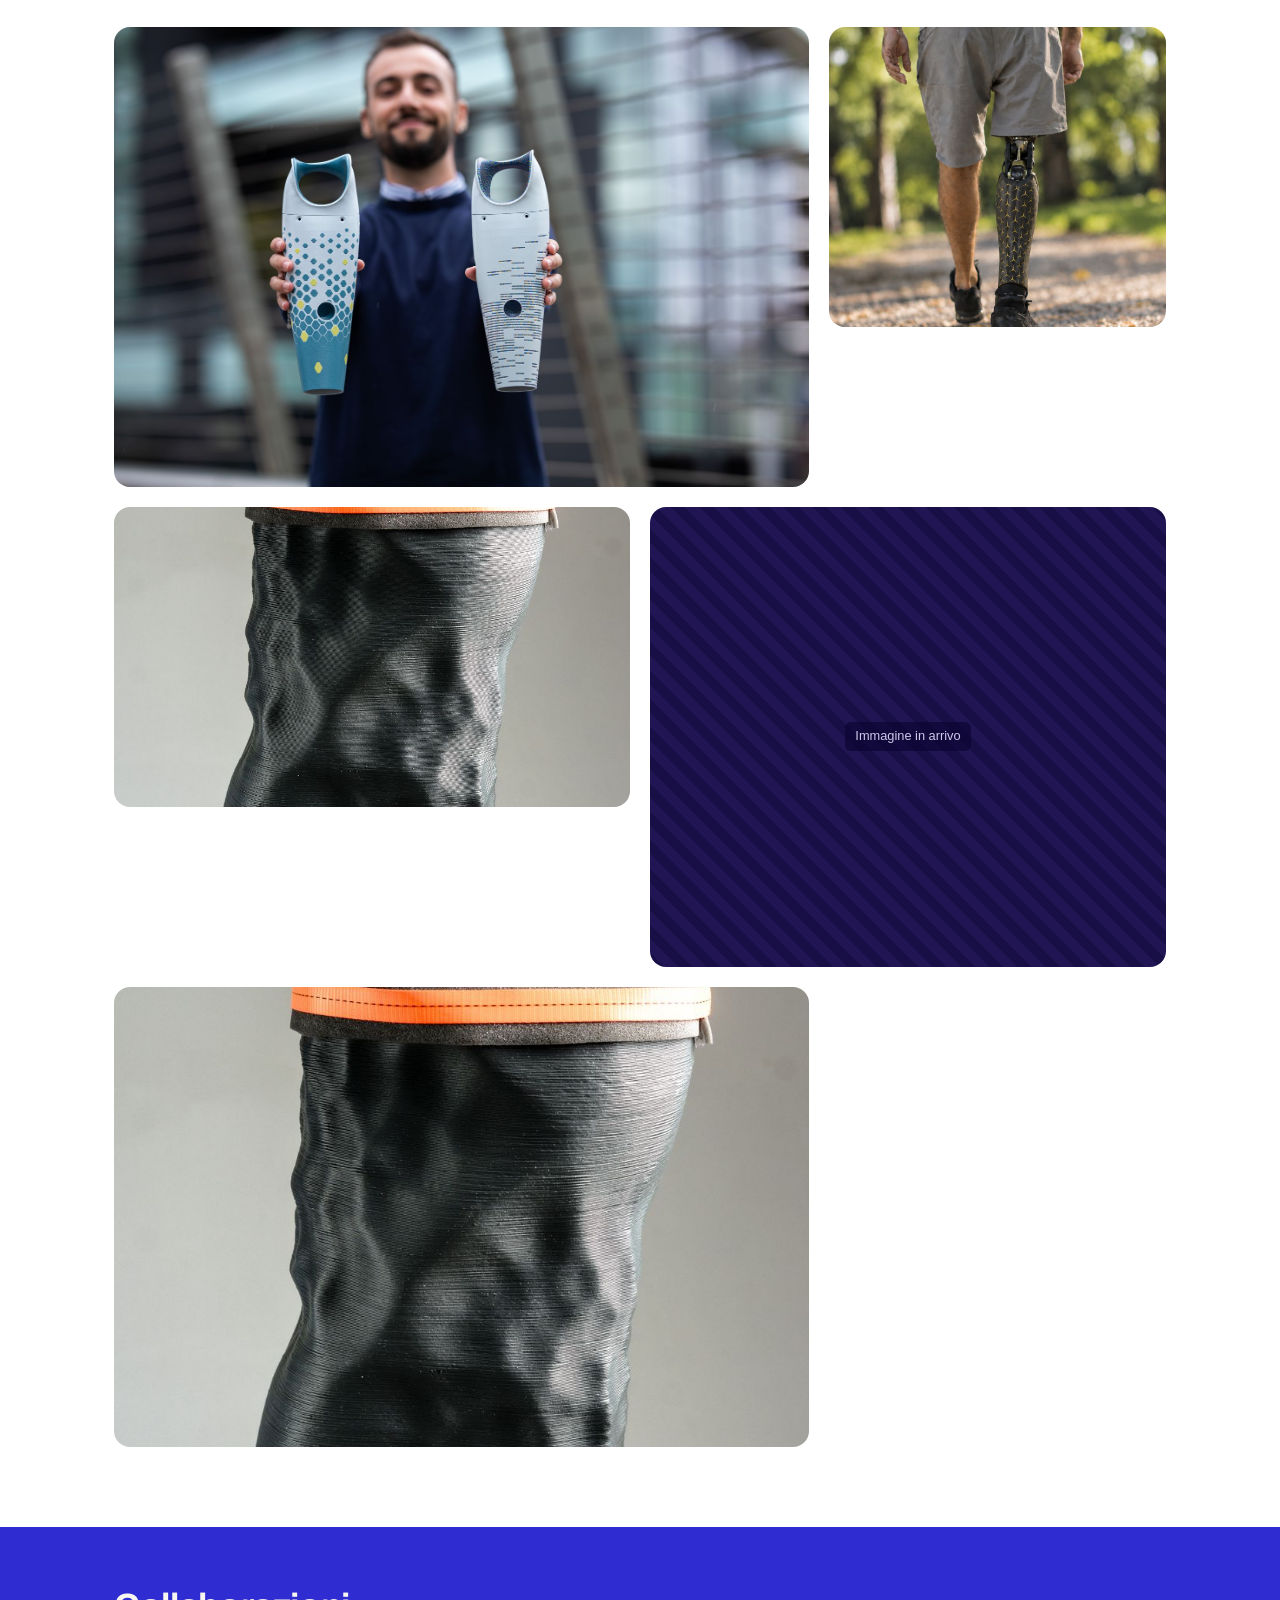
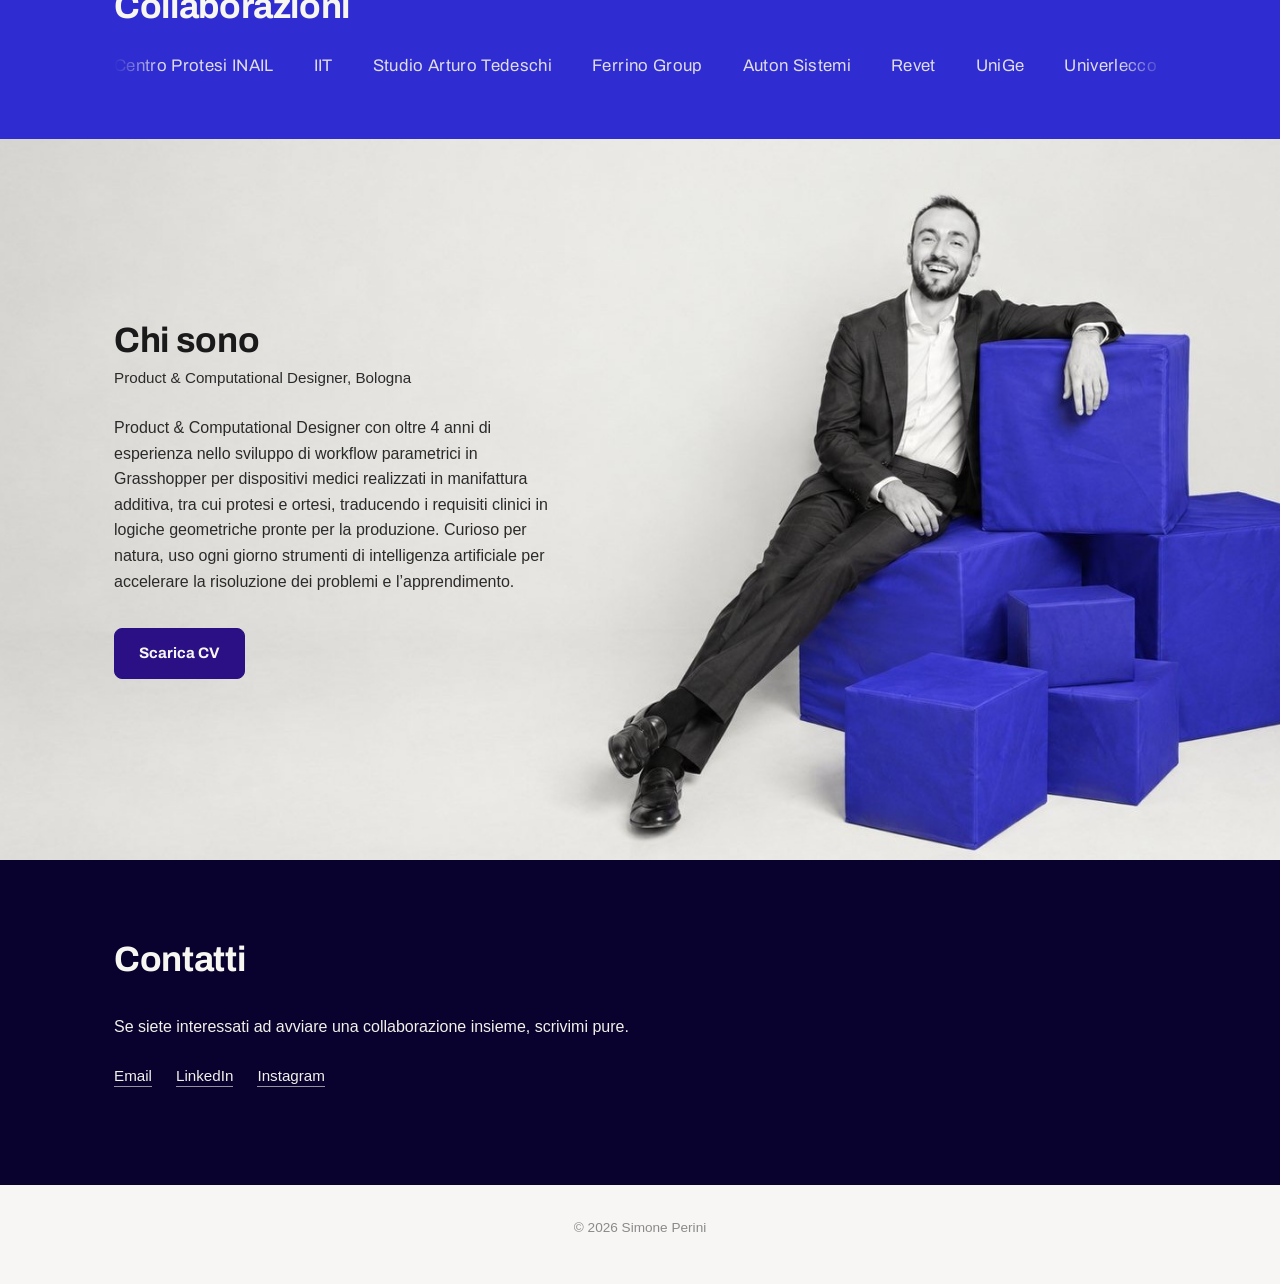
==== commit b9da1d63: "Update index.html" ====
--- a/index.html
+++ b/index.html
@@ -153,7 +153,7 @@
         <a class="project-tile" href="progetti/progetti personali.html">
           <img src="images/metamorfosi-1.jpg" alt="Cover 3D-printata in plastica riciclata dagli oceani, progetto Metamorfosi" loading="lazy">
           <span class="project-caption">
-            <span class="project-caption-title">Metamorfosi</span>
+            <span class="project-caption-title">Progetti personali</span>
             <span class="project-caption-sub">Una raccolta di progetti personali</span>
           </span>
         </a>
@@ -201,7 +201,7 @@
         <a class="project-tile" href="progetti/personal projects.html">
           <img src="images/metamorfosi-1.jpg" alt="Cover 3D-printata in plastica riciclata dagli oceani, progetto Metamorfosi" loading="lazy">
           <span class="project-caption">
-            <span class="project-caption-title">Metamorfosi</span>
+            <span class="project-caption-title">Personal projects</span>
             <span class="project-caption-sub">Selected personal projects</span>
           </span>
         </a>
--- a/style.css
+++ b/style.css
@@ -342,7 +342,7 @@
 
 .servizio p {
   color: #cbc7ba;          /* grigio chiaro caldo, lo stesso dei testi secondari sul blu */
-  font-size: 0.95rem;
+  font-size: 0.75rem;      /* dimensioni font */
   line-height: 1.5;
   margin: 0.4em 0 0 0;     /* piccolo stacco dal titolo */
   max-width: 440px;        /* righe corte, più leggibili */
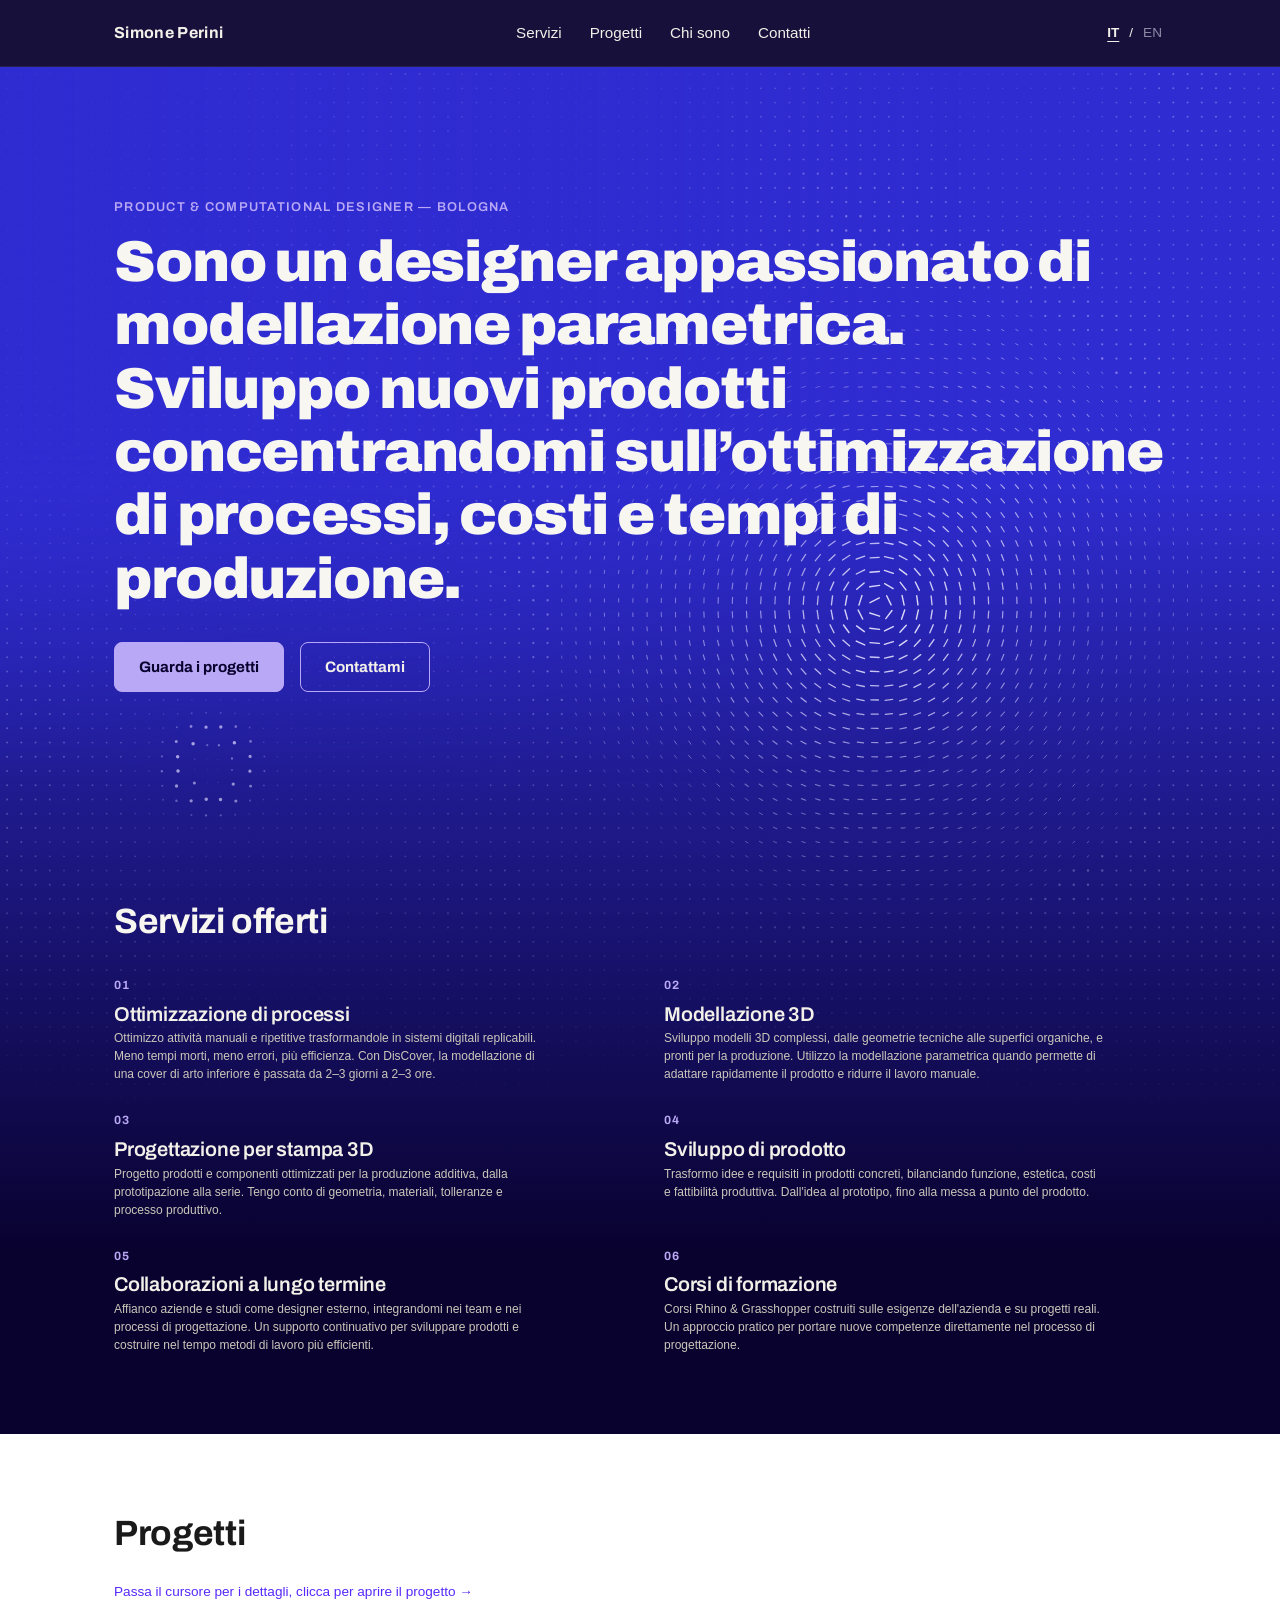
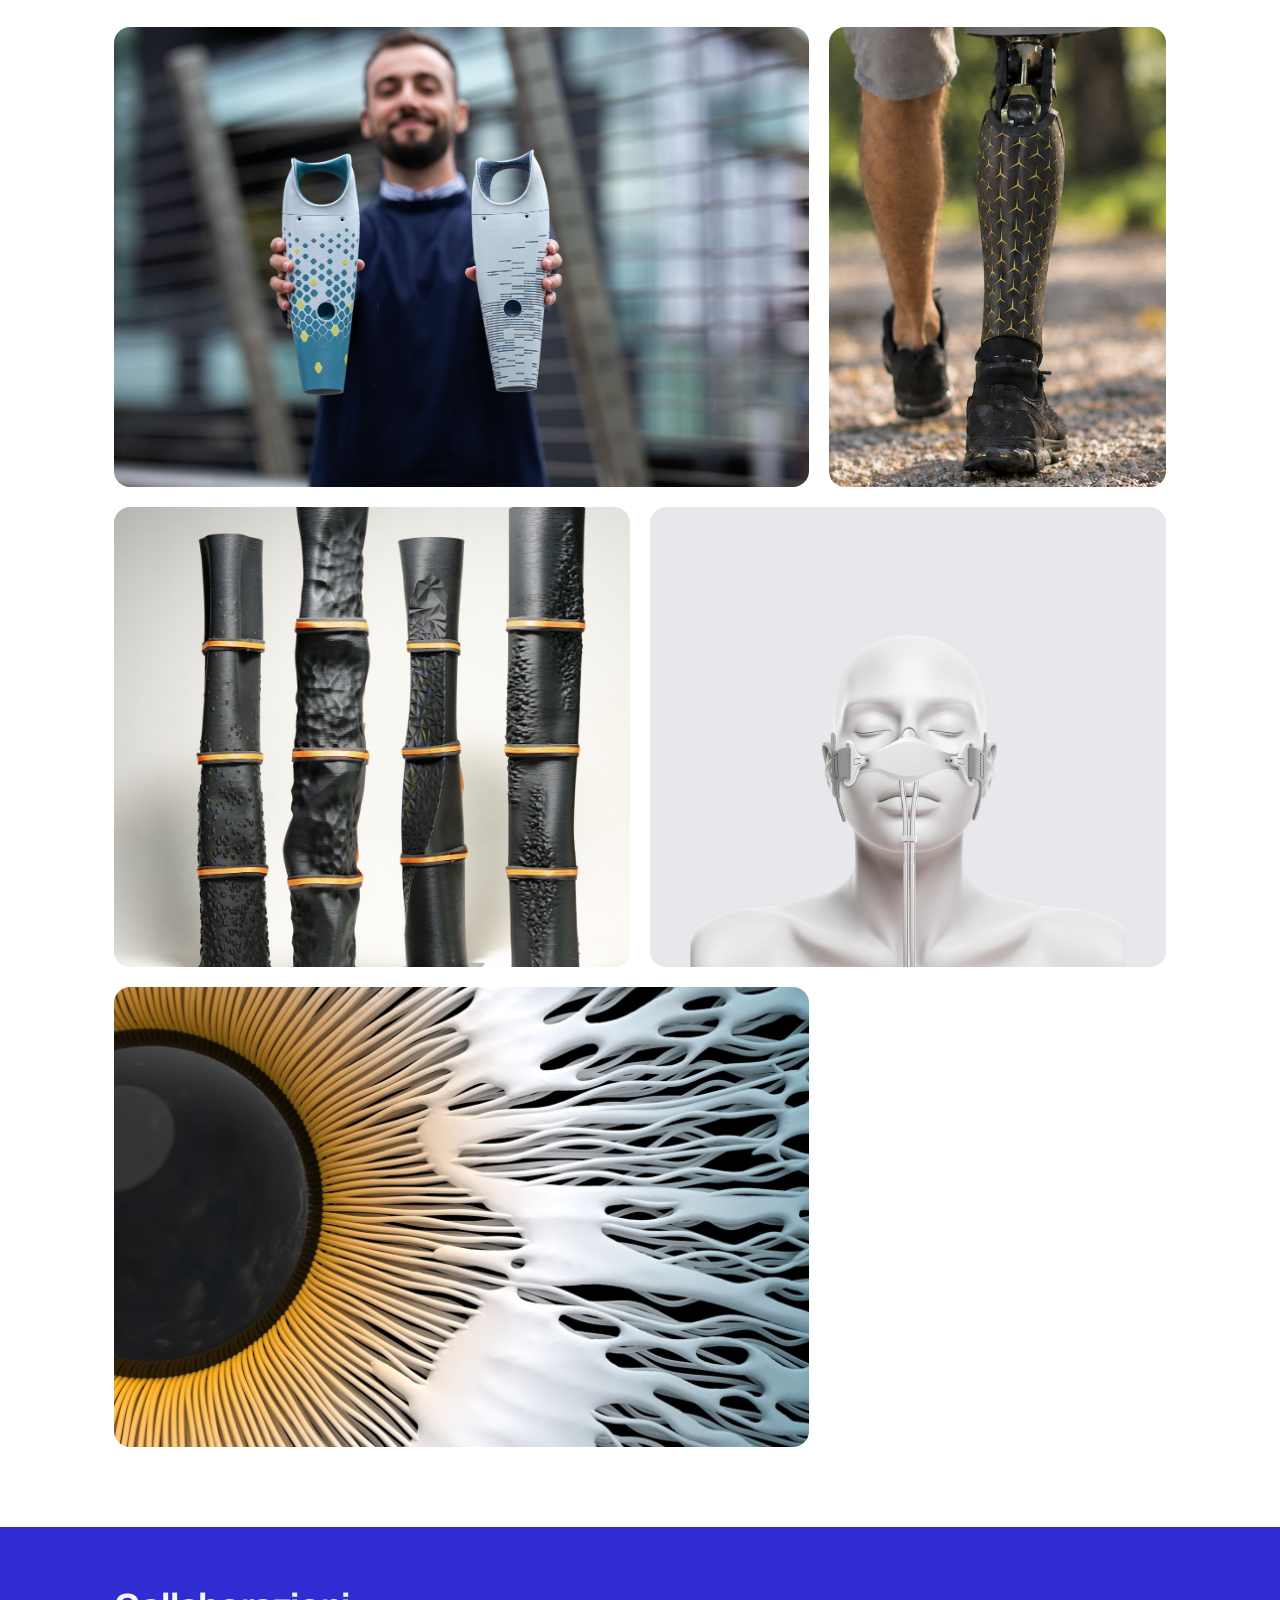
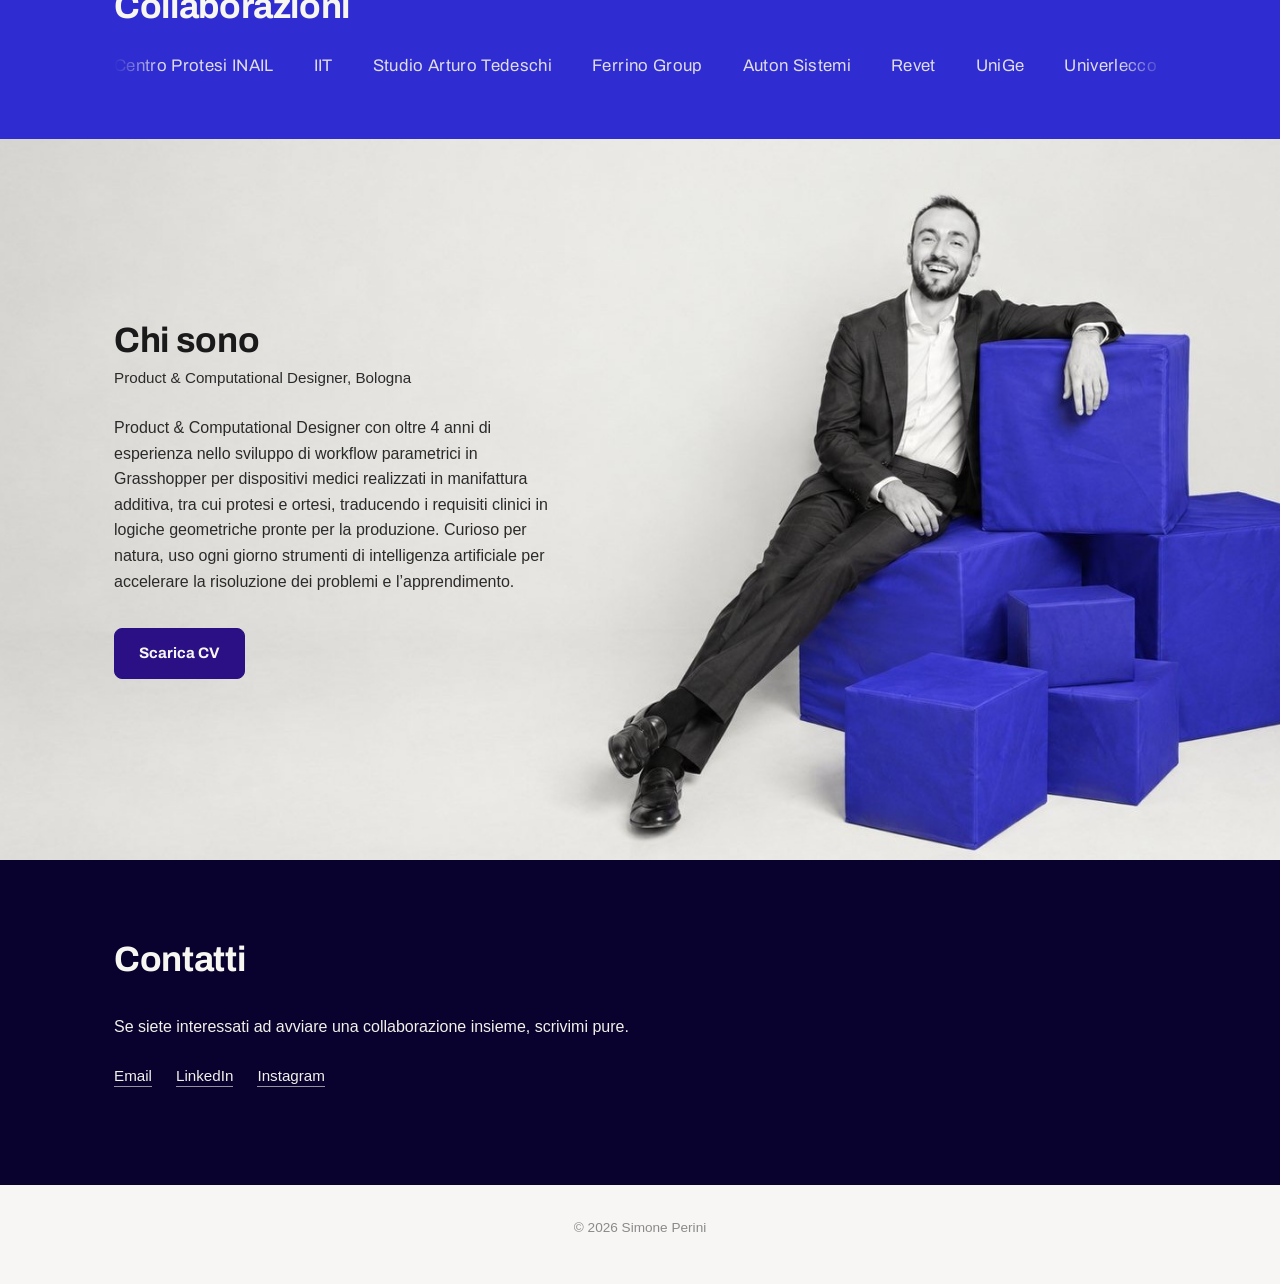
==== commit 23952b12: "Update index.html" ====
--- a/index.html
+++ b/index.html
@@ -135,7 +135,7 @@
         </a>
 
         <a class="project-tile" href="progetti/metamorfosi.html">
-          <img src="images/metamorfosi-1.jpg" alt="Cover 3D-printata in plastica riciclata dagli oceani, progetto Metamorfosi" loading="lazy">
+          <img src="images/metamorfosi-cover.jpg" alt="Le quattro colonne di Metamorfosi stampate in 3D con plastica recuperata dagli oceani" loading="lazy">
           <span class="project-caption">
             <span class="project-caption-title">Metamorfosi</span>
             <span class="project-caption-sub">Plastica riciclata dagli oceani, stampata in 3D</span>
@@ -143,21 +143,21 @@
         </a>
 
         <a class="project-tile" href="progetti/dali.html">
-          <span class="tile-placeholder"><span>Immagine in arrivo</span></span>
+          <img src="images/dali-cover.jpg" alt="Mascherina Dalí indossata da un manichino" loading="lazy">
           <span class="project-caption">
             <span class="project-caption-title">Dalí</span>
             <span class="project-caption-sub">In uso da oltre 2 anni, non un prototipo</span>
           </span>
         </a>
-        
+
         <a class="project-tile" href="progetti/progetti personali.html">
-          <img src="images/metamorfosi-1.jpg" alt="Cover 3D-printata in plastica riciclata dagli oceani, progetto Metamorfosi" loading="lazy">
+          <img src="images/personali-cover.jpg" alt="Render parametrico di un occhio" loading="lazy">
           <span class="project-caption">
             <span class="project-caption-title">Progetti personali</span>
             <span class="project-caption-sub">Una raccolta di progetti personali</span>
           </span>
         </a>
-        
+
       </div>
     </div>
 
@@ -183,7 +183,7 @@
         </a>
 
         <a class="project-tile" href="progetti/metamorfosi.html">
-          <img src="images/metamorfosi-1.jpg" alt="3D-printed cover in ocean-recycled plastic, Metamorfosi project" loading="lazy">
+          <img src="images/metamorfosi-cover.jpg" alt="The four Metamorfosi columns, 3D printed in ocean-recovered plastic" loading="lazy">
           <span class="project-caption">
             <span class="project-caption-title">Metamorfosi</span>
             <span class="project-caption-sub">Ocean-recycled plastic, 3D printed</span>
@@ -191,21 +191,21 @@
         </a>
 
         <a class="project-tile" href="progetti/dali.html">
-          <span class="tile-placeholder"><span>Image coming soon</span></span>
+          <img src="images/dali-cover.jpg" alt="Dalí mask worn by a mannequin" loading="lazy">
           <span class="project-caption">
             <span class="project-caption-title">Dalí</span>
             <span class="project-caption-sub">In use for over 2 years, not a prototype</span>
           </span>
         </a>
-        
+
         <a class="project-tile" href="progetti/personal projects.html">
-          <img src="images/metamorfosi-1.jpg" alt="Cover 3D-printata in plastica riciclata dagli oceani, progetto Metamorfosi" loading="lazy">
+          <img src="images/personali-cover.jpg" alt="Parametric render of an eye" loading="lazy">
           <span class="project-caption">
             <span class="project-caption-title">Personal projects</span>
             <span class="project-caption-sub">Selected personal projects</span>
           </span>
         </a>
-        
+
       </div>
     </div>
   </section>
@@ -241,7 +241,7 @@
       </div>
     </div>
   </section>
-  
+
   <!-- CHI SONO -->
   <section id="chi-sono" class="section chi-sono">
     <div class="chi-sono-inner">
--- a/style.css
+++ b/style.css
@@ -463,12 +463,18 @@
 
 .project-tile:nth-child(4n+2) {
   grid-column: span 2;
-  grid-row: span 2;
+  grid-row: span 3;
+}
+
+/* Copertina DisCover: zoom sulla gamba con la cover */
+.project-tile img[src*="discover"] {
+  transform: scale(2);
+  transform-origin: 55% 80%;
 }
 
 .project-tile:nth-child(4n+3) {
   grid-column: span 3;
-  grid-row: span 2;
+  grid-row: span 3;
 }
 
 .project-tile:nth-child(4n) {
